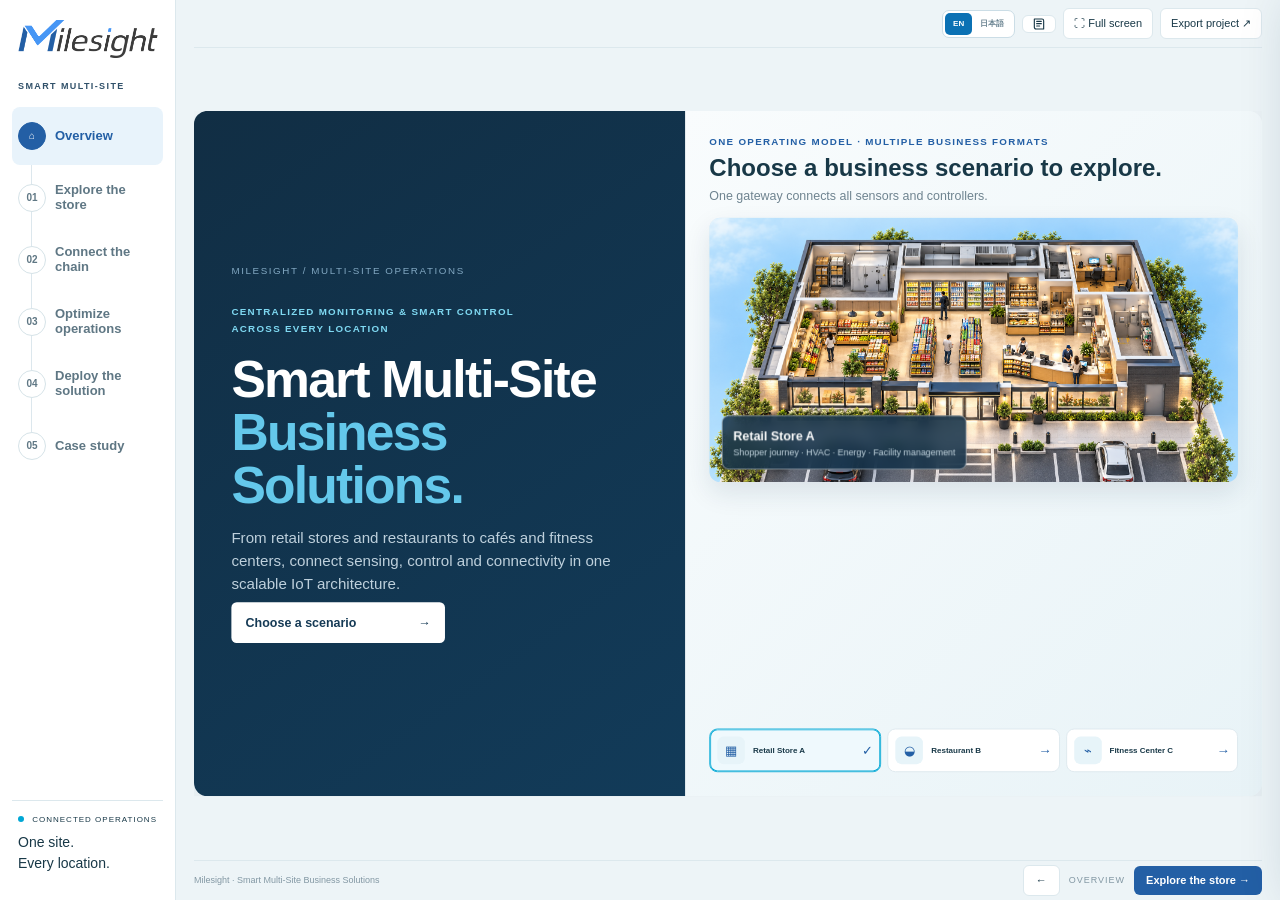
==== index.html @ f1dbf796 "Publish Milesight multi-site solution explorer" ====
<!doctype html>
<html lang="en">
<head>
  <meta charset="utf-8">
  <meta name="viewport" content="width=device-width, initial-scale=1">
  <title>Milesight · Smart Multi-Site Business Solutions</title>
  <link rel="stylesheet" href="styles.css">
  <link rel="stylesheet" href="presentation.css">
  <link rel="stylesheet" href="scene-overrides.css">
  <link rel="stylesheet" href="guide.css">
  <link rel="stylesheet" href="locale.css">
  <link rel="stylesheet" href="speaker.css">
</head>
<body>
  <aside class="sidebar">
    <a class="brand" href="#" aria-label="Milesight"><img src="assets/milesight-official-logo.png" alt="Milesight"></a>
    <div class="workspace">SMART MULTI-SITE<span>SOLUTION EXPLORER</span></div>
    <nav aria-label="Presentation chapters">
      <button class="nav" data-step="-1"><b>⌂</b><span>Overview<small>Choose a business scenario</small></span></button>
      <button class="nav" data-step="0"><b>01</b><span>Explore the store<small>Single-site visibility</small></span></button>
      <button class="nav" data-step="1"><b>02</b><span>Connect the chain<small>Coordinate from HQ</small></span></button>
      <button class="nav" data-step="2"><b>03</b><span>Optimize operations<small>Turn insight into action</small></span></button>
      <button class="nav" data-step="3"><b>04</b><span>Deploy the solution<small>Architecture, BOM & pilot</small></span></button>
      <button class="nav" data-step="4"><b>05</b><span>Case study<small>Project solution & ROI</small></span></button>
    </nav>
    <div class="side-note"><span class="dot"></span> CONNECTED OPERATIONS<p>One site.<br>Every location.</p><small>Monitor · Alert · Control</small></div>
  </aside>
  <main>
    <header>
      <div class="breadcrumb">Solutions / Multi-Site / <b id="crumb">Overview</b></div>
      <div class="actions"><div class="locale-switch" id="locale-switch" aria-label="Language"><button data-lang="en">EN</button><button data-lang="ja">日本語</button></div><button class="quiet guide-trigger" id="guide-open" aria-label="Open presenter guide" title="Presenter guide"><svg viewBox="0 0 24 24" aria-hidden="true"><path d="M5 4.5h11.5A2.5 2.5 0 0 1 19 7v12.5H7.5A2.5 2.5 0 0 1 5 17V4.5Z"/><path d="M8.5 8h7M8.5 11.5h7M8.5 15h4.5"/></svg></button><button class="quiet" id="fullscreen">⛶ Full screen</button><button class="quiet" id="export">Export project ↗</button></div>
    </header>
    <div id="deck-viewport"><div id="slide"><div id="app"></div></div></div>
    <footer><span>Milesight · Smart Multi-Site Business Solutions</span><div class="slide-controls"><button class="quiet" id="previous" aria-label="Previous chapter">←</button><span id="slide-number">OVERVIEW</span><button class="primary" id="next" aria-label="Next chapter">Explore the store →</button></div></footer>
  </main>
  <dialog id="editor"><form method="dialog"><div class="section-head"><h2>Edit planning content</h2><button class="quiet" aria-label="Close editor">✕</button></div><p>Keep product mapping, pricing and evidence aligned with the approved project scope.</p><div id="edit-fields"></div><div class="actions"><button type="button" class="primary" id="save-edit">Save changes</button><button class="quiet">Cancel</button></div></form></dialog>
  <div class="guide-scrim" id="guide-scrim" hidden></div>
  <aside class="guide-drawer" id="guide-drawer" aria-hidden="true" aria-label="Presenter guide">
    <button class="guide-resizer" id="guide-resizer" aria-label="Resize presenter guide"></button>
    <div class="guide-head"><div><span>PRESENTER GUIDE</span><h2>使用说明与演讲稿</h2></div><div class="guide-head-actions"><a href="guide-editor.html" target="_blank" aria-label="Edit presenter guide" title="Edit presenter guide">✎</a><button id="guide-smaller" aria-label="Decrease text size" title="Decrease text size">A−</button><button id="guide-larger" aria-label="Increase text size" title="Increase text size">A＋</button><button id="guide-close" aria-label="Close presenter guide" title="Close">✕</button></div></div>
    <div class="guide-tools"><label for="guide-outline">快速跳转</label><select id="guide-outline"><option value="">选择章节</option></select></div>
    <div class="guide-content" id="guide-content"><p class="guide-loading">Loading presenter guide…</p></div>
  </aside>
  <div id="toast" role="status"></div>
  <script src="data.js"></script><script src="app.js"></script><script src="presentation.js"></script><script src="guide.js"></script><script src="locale-ja.js"></script>
</body>
</html>
---- styles.css ----
:root{--blue:#235fa5;--sky:#00a7d5;--navy:#123149;--ink:#183847;--muted:#6f8490;--line:#dce8ed;--bg:#edf4f7;--soft:#f5f9fb;--amber:#b66a22;--green:#24856f}*{box-sizing:border-box}body{margin:0;background:var(--bg);color:var(--ink);font:14px/1.45 "Segoe UI",Arial,sans-serif}button,input,select{font:inherit}button{border:0;cursor:pointer}button:focus-visible,a:focus-visible,input:focus-visible,select:focus-visible{outline:3px solid #74d3ef;outline-offset:2px}h1,h2,p{margin:0}h1{font-size:34px;line-height:1.08;letter-spacing:-1.1px;font-weight:650}h2{font-size:19px;line-height:1.2}p{color:var(--muted)}small{font-size:10px}.eyebrow{display:block;color:var(--blue);font-size:9px;font-weight:750;letter-spacing:1.7px;margin-bottom:8px}.panel{background:#fff;border:1px solid var(--line);border-radius:14px;padding:20px}.section-head,.page-title{display:flex;align-items:flex-start;justify-content:space-between;gap:20px}.section-head p{font-size:11px}.page-title{margin-bottom:16px;align-items:center}.page-title>div:first-child{max-width:650px}.page-title p{font-size:12px;margin-top:6px}.page-title h1{font-size:30px}.lead{font-size:12px;line-height:1.55}.primary,.quiet{padding:9px 14px;border-radius:6px}.primary{background:var(--blue);color:white;font-weight:650}.quiet{background:white;color:var(--ink);border:1px solid var(--line)}.status,.pill,.evidence-flag{display:inline-block;border-radius:20px;padding:5px 8px;font-size:8px;letter-spacing:.8px;font-weight:750;white-space:nowrap}.status.ok{background:#e4f4ef;color:var(--green)}.status.warn{background:#fff1dc;color:#a56625}.status.alert{background:#ffebe5;color:#b1533b}.pill{background:#eef5f8;color:#617b89}.notice{padding:9px 11px;background:#fff7e8;border:1px solid #f0dfbd;color:#856c3e;border-radius:7px;font-size:10px;margin:10px 0}.scenario-picker{display:flex;gap:7px}.scenario-card{min-width:174px;display:flex;align-items:center;gap:9px;text-align:left;background:white;border:1px solid var(--line);border-radius:9px;padding:10px;color:var(--ink)}.scenario-card.selected{border-color:var(--sky);background:#eff9fd;box-shadow:inset 0 0 0 1px var(--sky)}.scenario-card>span:nth-child(2){flex:1}.scenario-card small,.scenario-card b,.scenario-card em{display:block}.scenario-card small{color:#7590a0;font-size:7px;letter-spacing:1px}.scenario-card b{font-size:11px;margin:2px 0}.scenario-card em{font-size:9px;color:var(--muted);font-style:normal}.scenario-card>i{font-style:normal;color:var(--blue)}.scenario-icon{width:26px;height:26px;border-radius:7px;background:#e7f4f9;color:var(--blue);display:grid;place-items:center;font-size:15px}.scenario-picker.compact .scenario-card{min-width:155px;padding:8px}.explore-layout{display:grid;grid-template-columns:1.04fr .96fr;gap:15px}.scene-panel{min-width:0}.floor-scene{position:relative;max-width:620px;margin:4px auto 0}.floor-scene svg{display:block;width:100%}.hotspot{position:absolute;display:flex;align-items:center;gap:5px;background:white;border:1px solid #8acde2;border-radius:20px;padding:4px 8px 4px 4px;box-shadow:0 5px 14px #12314924;color:var(--ink);transform:translate(-50%,-50%)}.hotspot span{width:22px;height:22px;display:grid;place-items:center;border-radius:50%;background:#dff4fa;color:var(--blue);font-size:10px;font-weight:700}.hotspot b{font-size:9px;white-space:nowrap}.hotspot.active{background:var(--blue);color:#fff;border-color:var(--blue)}.hotspot.active span{background:var(--sky);color:white}.module-rail{display:flex;gap:6px;border-top:1px solid var(--line);padding-top:10px}.module-rail button{flex:1;background:#f5f9fb;border:1px solid var(--line);border-radius:7px;padding:7px 4px;color:#5f7784;font-size:9px}.module-rail button span{display:block;font-size:16px}.module-rail button.selected{background:#e6f5fb;border-color:#7ccce5;color:var(--blue)}.module-detail{min-width:0}.module-mark{width:42px;height:42px;border-radius:11px;background:#e5f4f9;display:grid;place-items:center;color:var(--blue);font-size:22px}.zone-tabs{display:flex;gap:5px;flex-wrap:wrap;margin:12px 0 9px}.zone-tabs button{padding:6px 8px;border-radius:16px;background:#f0f5f7;color:#68808d;font-size:9px}.zone-tabs button.selected{background:var(--navy);color:white}.operational-view{position:relative;min-height:106px;border-radius:10px;padding:14px;background:linear-gradient(135deg,#123149,#205f83);color:white;overflow:hidden}.operational-view small{display:block;color:#83d6ed;letter-spacing:1px}.operational-view strong{font-size:33px;display:inline-block;margin:6px 7px 0 0}.operational-view span{font-size:11px;color:#c8dbe6}.operational-view p{font-size:10px;color:#b5ceda}.mini-heat,.mini-bars{position:absolute;right:14px;top:18px;width:150px;height:70px;display:grid;grid-template-columns:repeat(4,1fr);gap:5px}.mini-heat i{border-radius:5px;background:#1e789d}.mini-heat i:nth-child(2n){background:#00a7d5}.mini-heat i:nth-child(3n){background:#f4b560}.mini-bars{align-items:end}.mini-bars i{background:#66c7e2;height:80%;border-radius:3px 3px 0 0}.mini-bars i:nth-child(2){height:45%}.mini-bars i:nth-child(3){height:60%}.mini-bars i:nth-child(4){height:25%}.route{position:absolute;right:12px;top:40px;display:flex;align-items:center;gap:6px;font-size:9px}.route i{width:28px;border-top:1px dashed #9edcee}.route span,.route b{padding:5px;background:#ffffff18;border-radius:4px}.action-enabled{display:flex;gap:12px;align-items:center;padding:10px 0}.action-enabled small{color:var(--blue);font-weight:750;letter-spacing:1px;white-space:nowrap}.action-enabled p{font-size:10px}.product-strip{display:grid;grid-template-columns:repeat(2,1fr);gap:7px;max-height:245px;overflow:auto}.product-card{position:relative;display:grid;grid-template-columns:66px 1fr;gap:8px;padding:8px;border:1px solid var(--line);border-radius:8px;color:inherit;text-decoration:none;background:#fff}.product-card:hover{border-color:#74cce5;background:#f4fbfd}.product-card>i{position:absolute;right:6px;top:5px;color:var(--blue);font-style:normal}.product-visual{display:grid;place-items:center;background:#f2f7f9;border-radius:6px;min-height:70px}.product-visual img{max-width:58px;max-height:64px}.product-card small,.product-card b,.product-card span{display:block}.product-card small{font-size:7px;color:#8f7b4c}.product-card b{font-size:10px}.product-card span{font-size:8px;color:#5e7784}.product-card p{font-size:8px;line-height:1.35;margin-top:3px}.product-placeholder{text-align:center;color:#7c8c93}.product-placeholder small{font-size:7px}.quote-card{padding:11px 15px;border-left:3px solid var(--sky);background:white;font-size:11px;color:#667f8b}.hq-metrics{display:grid;grid-template-columns:repeat(4,1fr);gap:10px;margin-bottom:12px}.hq-metrics>div{padding:12px 15px;border-radius:9px;background:white;border:1px solid var(--line)}.hq-metrics strong{display:block;font-size:24px}.hq-metrics span{color:var(--muted);font-size:9px}.hq-layout{display:grid;grid-template-columns:1.35fr .65fr;gap:14px}.comparison h2,.alerts h2{margin-bottom:12px}table{border-collapse:collapse;width:100%;font-size:10px}th{text-align:left;padding:9px 8px;background:#f1f6f8;color:#6f8490;font-size:8px;letter-spacing:.7px}td{padding:12px 8px;border-bottom:1px solid var(--line)}.alerts ol{list-style:none;margin:0;padding:0}.alerts li{display:flex;gap:10px;padding:13px 0;border-bottom:1px solid var(--line)}.alerts li>span{color:var(--sky);font-size:10px}.alerts li b{font-size:11px}.alerts li p{font-size:9px}.policy-flow{display:flex;align-items:center;justify-content:space-between;margin-top:14px;font-size:8px;color:var(--blue)}.optimize-layout{display:grid;grid-template-columns:.68fr 1.32fr;gap:14px}.automation-list{display:flex;flex-direction:column;gap:7px}.automation-list button{display:flex;gap:10px;align-items:center;text-align:left;padding:11px;background:white;border:1px solid var(--line);border-radius:9px;color:var(--ink)}.automation-list button.selected{background:var(--navy);color:white}.automation-list button>span{color:var(--sky);font-size:10px}.automation-list button>div{flex:1}.automation-list b{font-size:11px}.automation-list p{font-size:9px;line-height:1.3;margin-top:2px}.automation-list .selected p{color:#bcd0dc}.automation-list i{font-style:normal}.loop-badge{background:#e6f4f9;color:var(--blue);font-size:9px;letter-spacing:.7px;padding:10px 13px;border-radius:7px}.workflow-steps{display:grid;grid-template-columns:repeat(4,1fr);gap:8px;margin:16px 0}.workflow-steps>div{min-height:118px;padding:12px;border-radius:9px;background:#f2f7f9;border-top:3px solid #7fd0e7}.workflow-steps span{font-size:9px;color:var(--sky)}.workflow-steps small{display:block;font-weight:750;color:var(--blue);letter-spacing:.8px;margin:12px 0 6px}.workflow-steps p{font-size:10px}.outcome-band{display:grid;grid-template-columns:repeat(3,1fr);gap:1px;background:var(--line);border:1px solid var(--line);border-radius:8px;overflow:hidden}.outcome-band>div{background:white;padding:11px}.outcome-band small,.outcome-band b{display:block}.outcome-band small{color:var(--blue);font-size:8px;letter-spacing:.7px}.outcome-band b{font-size:10px;margin-top:4px}.guardrail{display:flex;gap:10px;padding:10px 12px;background:#fff6e8;margin-top:12px;border-radius:7px}.guardrail b{font-size:10px;white-space:nowrap}.guardrail p{font-size:9px}.deploy-tabs{display:flex;background:#e4edf1;padding:4px;border-radius:8px}.deploy-tabs button{padding:8px 13px;background:transparent;color:#607986;font-size:9px;border-radius:5px}.deploy-tabs button.selected{background:white;color:var(--blue);box-shadow:0 2px 8px #12314916}.deploy-body{min-height:470px}.architecture{display:grid;grid-template-columns:1fr 25px 1fr 25px 1fr 25px 1fr;align-items:center;gap:5px}.architecture>i{text-align:center;color:#72c8e2}.arch-layer{min-height:155px;padding:14px;background:#f0f6f8;border:1px solid var(--line);border-radius:10px}.arch-layer small{display:block;color:var(--blue);letter-spacing:1px;font-weight:750;margin-bottom:13px}.arch-layer span{display:block;background:white;border:1px solid var(--line);border-radius:5px;padding:7px;margin:5px 0;font-size:9px}.arch-layer.emphasis{background:#e4f5fa}.arch-layer.dark{background:var(--navy);color:white}.arch-layer.dark small{color:#80d9f1}.arch-layer.dark span{background:#ffffff14;border-color:#ffffff20}.why-grid{display:grid;grid-template-columns:repeat(4,1fr);gap:9px;margin-top:16px}.why-grid>div{padding:13px;border-left:2px solid var(--sky);background:#f8fafb}.why-grid span{font-size:9px;color:var(--sky)}.why-grid b{display:block;font-size:11px;margin:5px 0}.why-grid p{font-size:9px}.builder{display:grid;grid-template-columns:240px 1fr;gap:16px}.builder aside{padding-right:15px;border-right:1px solid var(--line)}.builder label>span{display:block;font-size:9px;font-weight:700;margin-bottom:4px}.builder select,.builder input{width:100%;padding:6px;border:1px solid #cbdde4;border-radius:5px;color:var(--ink)}.builder aside>label{display:block;margin-bottom:10px}.module-checks{display:grid;grid-template-columns:1fr 1fr;gap:4px}.module-checks label{display:flex;gap:6px;align-items:center;border:1px solid var(--line);padding:6px;border-radius:6px}.module-checks input{width:auto}.module-checks b,.module-checks small{display:block}.module-checks b{font-size:9px}.module-checks small{font-size:7px;color:var(--muted)}.bom-table td{padding:6px}.bom-table td:first-child{min-width:210px}.bom-table td:first-child b{display:block;font-size:9px}.bom-table input{padding:5px;border:1px solid #d3e1e6;border-radius:4px;width:70px;font-size:9px}.bom-table td:first-child input{width:100%;margin-top:3px}.builder-total{display:grid;grid-template-columns:1fr 1fr 1.2fr;gap:10px;margin-top:10px}.builder-total>div{padding:10px;background:#eef6f8;border-radius:7px}.builder-total small,.builder-total strong{display:block}.builder-total strong{font-size:19px}.builder-total p{font-size:9px;align-self:center}.checklist-layout{display:grid;grid-template-columns:1.15fr .85fr;gap:15px}.pilot-list{display:grid;grid-template-columns:1fr 1fr;gap:7px;margin-top:15px}.pilot-list label{display:flex;gap:8px;align-items:center;border:1px solid var(--line);border-radius:7px;padding:9px}.pilot-list small{color:var(--sky);margin-right:6px}.pilot-list b{font-size:10px}.pilot-path>div{display:grid;grid-template-columns:35px 80px 1fr;gap:10px;padding:14px 0;border-bottom:1px solid var(--line)}.pilot-path span{color:var(--sky);font-size:9px}.pilot-path b{font-size:10px}.pilot-path p{font-size:9px}.evidence-flag{background:#fff0dc;color:#9c6223;border:1px solid #ecd2aa}.prove-layout{display:grid;grid-template-columns:.95fr 1.05fr;gap:14px}.case-heading{display:grid;grid-template-columns:160px 1fr;align-items:center;gap:15px}.case-heading span,.case-heading strong,.case-heading small{display:block}.case-heading span{font-size:8px;color:var(--blue);letter-spacing:1px}.case-heading strong{font-size:47px;line-height:1}.case-heading small{color:var(--muted)}.case-heading b{font-size:13px}.case-heading p{font-size:10px}.case-products{display:flex;gap:5px;margin:12px 0}.case-products span{padding:5px 8px;background:#eef5f8;border-radius:20px;font-size:8px;color:var(--blue)}.case-scope{display:grid;grid-template-columns:repeat(3,1fr);gap:7px}.case-scope>div{padding:9px;background:#f5f8fa;border-radius:7px}.case-scope small{color:var(--blue);font-weight:700}.case-scope p{font-size:9px;margin-top:3px}.claim-card{display:grid;grid-template-columns:45px 80px 1fr;gap:8px;align-items:center;background:var(--navy);color:white;border-radius:9px;padding:12px;margin:12px 0}.claim-card>span{font-size:8px;color:#7ed9f1}.claim-card>strong{font-size:33px;color:#67c9eb}.claim-card b{font-size:10px}.claim-card p{font-size:8px;color:#bfd2dd}.fact-note{display:flex;gap:9px;padding:9px;background:#fff5e7;border-radius:7px}.fact-note b{font-size:9px;white-space:nowrap}.fact-note p{font-size:8px}.roi-inputs{display:grid;grid-template-columns:repeat(2,1fr);gap:6px;margin:12px 0}.roi-inputs label{display:flex;align-items:center;justify-content:space-between;gap:8px;background:#f5f8fa;border-radius:6px;padding:7px}.roi-inputs span{font-size:9px}.roi-inputs input{width:85px;padding:5px;border:1px solid #cadde4;border-radius:4px;text-align:right}.roi-results{display:grid;grid-template-columns:repeat(3,1fr);gap:7px}.roi-results>div{padding:10px;background:#eaf5f8;border-radius:8px}.roi-results small,.roi-results strong,.roi-results span{display:block}.roi-results small{font-size:7px;color:var(--blue)}.roi-results strong{font-size:24px;margin:4px 0}.roi-results span{font-size:8px;color:var(--muted)}.formula{font-size:8px;margin-top:10px;padding:8px;border-top:1px solid var(--line)}dialog{border:1px solid var(--line);border-radius:12px;padding:25px;max-width:560px}dialog::backdrop{background:#12314970}#toast{position:fixed;right:25px;bottom:20px;background:var(--navy);color:white;padding:10px 15px;border-radius:6px;opacity:0;pointer-events:none;transition:.2s}#toast.show{opacity:1}
---- presentation.css ----
html,body{height:100%;overflow:hidden}.sidebar{position:fixed;inset:0 auto 0 0;width:218px;background:#fff;border-right:1px solid var(--line);padding:25px 18px;display:flex;flex-direction:column;z-index:2}.brand{display:block;padding:0 8px}.brand img{display:block;width:164px}.workspace{margin:28px 12px 17px;font-size:9px;font-weight:750;letter-spacing:1.4px;color:#31516a}.workspace span{display:block;font-size:8px;font-weight:400;color:#8aa0ad;margin-top:5px}.sidebar nav{display:flex;flex-direction:column;gap:5px;position:relative}.sidebar nav:before{content:"";position:absolute;left:23px;top:26px;bottom:26px;width:1px;background:#dce7ed}.nav{position:relative;display:flex;align-items:center;gap:10px;width:100%;min-height:60px;text-align:left;padding:9px;border-radius:8px;background:transparent;color:#5f7784}.nav b{width:28px;height:28px;border-radius:50%;background:white;border:1px solid #d6e3e8;display:grid;place-items:center;font-size:9px;flex:none}.nav span{font-size:11px;font-weight:650}.nav small{display:block;color:#8297a3;font-size:8px;font-weight:400;margin-top:2px}.nav.active{background:#e8f3fb;color:var(--blue)}.nav.active b{background:var(--blue);border-color:var(--blue);color:white}.side-note{margin-top:auto;border-top:1px solid var(--line);padding:15px 8px 0;font-size:8px;letter-spacing:1px}.side-note .dot{display:inline-block;width:6px;height:6px;border-radius:50%;background:var(--sky);margin-right:5px}.side-note p{font-size:13px;color:var(--ink);letter-spacing:0;margin:8px 0}.side-note small{font-size:9px;color:var(--muted);letter-spacing:0}main{height:100dvh;margin-left:218px;padding:0 26px;display:flex;flex-direction:column;min-width:0}header{height:55px;min-height:55px;border-bottom:1px solid var(--line);display:flex;align-items:center;justify-content:space-between}.breadcrumb{font-size:10px;color:var(--muted)}.breadcrumb b{color:var(--ink)}header .actions{display:flex;gap:7px}header .quiet{font-size:9px;padding:6px 9px}#deck-viewport{position:relative;flex:1;min-height:0;overflow:hidden}#slide{position:absolute;transform-origin:top left;width:1200px;padding:10px 0}#app{min-height:var(--page-height,620px);display:flex;flex-direction:column}.cover{display:grid;grid-template-columns:.92fr 1.08fr;min-height:var(--page-height,620px);border-radius:15px;overflow:hidden;box-shadow:0 18px 55px #16334812}.cover-copy{background:linear-gradient(145deg,#112e44,#123b59);padding:38px;color:white;display:flex;flex-direction:column;justify-content:center}.cover-kicker{font-size:9px;letter-spacing:1.8px;color:#83a9c3;margin-bottom:38px}.cover-copy .eyebrow{color:#7fd9f2;line-height:1.8}.cover-copy h1{font-size:52px;letter-spacing:-2px;margin:14px 0 20px}.cover-copy h1 span{color:#64c8eb}.cover-copy p{font-size:14px;line-height:1.6;color:#bed0dc;max-width:440px}.cover-pill-row{display:flex;gap:7px;margin:22px 0}.cover-pill-row span{font-size:8px;letter-spacing:1px;border:1px solid #79cfe745;color:#86d8ed;border-radius:20px;padding:5px 9px}.cover-start{display:flex;justify-content:space-between;width:220px;margin-top:8px;padding:11px 14px;border-radius:6px;background:white;color:#153a55;font-weight:700}.cover-visual{padding:30px;background:linear-gradient(135deg,#f9fcfd,#e8f3f7);display:flex;flex-direction:column;justify-content:center}.cover-visual>div:first-child h2{font-size:22px}.cover-visual>div:first-child p{font-size:11px;margin-top:5px}.network-visual{flex:1;min-height:260px;display:grid;place-items:center}.network-visual svg{width:100%;max-height:330px}.cover-visual .scenario-picker{margin-top:auto}.cover-visual .scenario-card{min-width:0;flex:1}.cover-visual .scenario-card span:nth-child(2) b{font-size:9px}footer{height:48px;min-height:48px;border-top:1px solid var(--line);display:flex;align-items:center;justify-content:space-between;font-size:8px;color:#8297a3}.slide-controls{display:flex;align-items:center;gap:9px}.slide-controls #slide-number{font-size:9px;letter-spacing:1px;min-width:55px;text-align:center}.slide-controls .quiet,.slide-controls .primary{font-size:9px;padding:6px 10px}#next{min-width:122px}.page-title{padding-top:4px}#app>.explore-layout,#app>.hq-layout,#app>.optimize-layout,#app>.prove-layout,#app>.deploy-body{flex:1}.scene-panel,.module-detail,.comparison,.alerts,.automation-detail,.case-card,.roi-card{height:100%}
@media(max-height:730px){.sidebar{padding-top:17px;padding-bottom:14px}.workspace{margin-top:20px;margin-bottom:12px}.nav{min-height:53px}.side-note p{font-size:11px;margin:5px 0}header{height:45px;min-height:45px}footer{height:42px;min-height:42px}.cover-copy{padding:30px}.cover-kicker{margin-bottom:24px}.cover-copy h1{font-size:46px}.network-visual{min-height:210px}}
@media(max-width:1000px){.sidebar{width:182px;padding-left:12px;padding-right:12px}.brand img{width:145px}.nav{gap:7px}.nav span{font-size:10px}.nav small{font-size:8px}main{margin-left:182px;padding:0 15px}.sidebar nav:before{left:20px}}
@media(max-width:650px){.sidebar{width:118px;padding:16px 6px}.brand img{width:100px}.workspace{font-size:7px;margin:20px 4px 13px}.nav{padding:6px 4px;min-height:55px}.nav b{width:21px;height:21px}.nav span{font-size:8px}.nav small{display:none}.sidebar nav:before{left:14px}.side-note{font-size:6px}.side-note p{font-size:9px}main{margin-left:118px;padding:0 8px}.breadcrumb{display:none}header{justify-content:flex-end}footer>span{display:none}footer{justify-content:flex-end}}
---- scene-overrides.css ----
.floor-scene{position:relative;max-width:620px;margin:10px auto 12px;border-radius:10px;overflow:hidden;box-shadow:0 10px 25px #12314918}
.floor-scene>img{display:block;width:100%;height:auto}
.hotspot{background:#ffffffed;box-shadow:0 5px 14px #12314938;backdrop-filter:blur(4px)}
.scene-hero{position:relative;display:block;flex:0 0 auto;min-height:0;aspect-ratio:2/1;margin:14px 0;border-radius:12px;overflow:hidden;background:#dceef5;box-shadow:0 12px 30px #1231491c}
.scene-hero>img{display:block;width:100%;height:100%;object-fit:cover}
.scene-caption{position:absolute;left:14px;bottom:14px;max-width:72%;padding:10px 12px;border:1px solid #ffffff70;border-radius:8px;background:#123149d9;color:white;backdrop-filter:blur(8px)}
.scene-caption small,.scene-caption b,.scene-caption span{display:block}
.scene-caption small{font-size:7px;letter-spacing:1.2px;color:#7ed8f0}
.scene-caption b{font-size:12px;margin:2px 0}
.scene-caption span{font-size:8px;color:#c6d8e2}
@media(max-height:730px){.scene-hero{margin:8px 0}.scene-caption{bottom:9px;left:9px;padding:7px 9px}.floor-scene{margin:6px auto 8px}}

/* Keep every chapter on one identical full-width stage. Content may scroll only
   inside its own panel and can no longer change the global slide scale. */
#slide{overflow:hidden}
#app{height:calc(var(--page-height) - 20px);min-height:0;overflow:hidden}
#app>.cover{height:100%;min-height:0}
#app>.page-title{flex:0 0 auto}
#app>.explore-layout,#app>.hq-layout,#app>.optimize-layout,#app>.prove-layout,#app>.deploy-body{min-height:0;overflow:hidden}
#app .scene-panel,#app .module-detail{min-height:0;height:100%;overflow:hidden}
#app .scene-panel{display:flex;flex-direction:column}
#app .scene-panel>.section-head,#app .module-rail{flex:0 0 auto}
#app .floor-scene{flex:1 1 auto;min-height:0;width:100%}
#app .floor-scene>img{width:100%;height:100%;object-fit:contain;background:#dff0f6}
#app .module-detail{display:flex;flex-direction:column}
#app .module-detail>.section-head,#app .module-detail>.lead,#app .zone-tabs,#app .operational-view,#app .action-enabled{flex:0 0 auto}
#app .product-strip{flex:1 1 auto;min-height:0;overflow-y:auto}
#app .comparison,#app .alerts,#app .automation-detail,#app .case-card,#app .roi-card,#app .deploy-body{min-height:0;overflow:auto}
#app .automation-list{min-height:0;overflow-y:auto}

/* People sensing: one use case at a time, with the official reference scene,
   installation position, source data and transparent calculations together. */
.people-detail .zone-tabs{margin:8px 0}
.people-case-grid{display:grid;grid-template-columns:1.08fr .92fr;gap:9px;flex:1 1 170px;min-height:170px;overflow:hidden}
.people-scene-card{position:relative;min-width:0;overflow:hidden;border:1px solid var(--line);border-radius:10px;background:#e8f3f7}
.people-scene-image{display:block;width:100%;height:100%;min-height:170px;object-fit:cover}
.people-scene-card>a{position:absolute;left:8px;bottom:8px;padding:4px 7px;border-radius:4px;background:#123149d9;color:#fff;text-decoration:none;font-size:7px;letter-spacing:.3px;backdrop-filter:blur(5px)}
.install-dot{position:absolute;width:14px;height:14px;border:4px solid #fff;border-radius:50%;background:var(--sky);box-shadow:0 0 0 2px var(--blue),0 3px 10px #12314945;transform:translate(-50%,-50%)}
.install-dot:after{content:"";position:absolute;left:8px;top:-23px;width:58px;border-top:1px dashed var(--blue);transform:rotate(-28deg);transform-origin:left center}
.install-device{position:absolute;right:8px;top:8px;display:flex;align-items:center;gap:6px;max-width:180px;padding:6px 8px;border:1px solid #ffffffa6;border-radius:7px;background:#fffffff2;box-shadow:0 5px 16px #12314928}
.install-device>img{width:32px;height:30px;object-fit:contain}
.install-device small,.install-device b{display:block}
.install-device small{font-size:6px;letter-spacing:.9px;color:var(--blue)}
.install-device b{font-size:8px;line-height:1.25}
.people-data-stack{display:grid;grid-template-rows:1fr 1fr;gap:7px;min-height:0}
.people-data-group{display:flex;flex-direction:column;min-height:0;padding:9px 10px;border:1px solid var(--line);border-radius:9px;background:#f7fafb;overflow:hidden}
.people-data-group.calculated{background:#123149;color:#fff;border-color:#123149}
.people-data-title{display:flex;flex:0 0 auto;align-items:center;justify-content:space-between;margin-bottom:4px}
.people-data-title small{font-size:7px;letter-spacing:1px;font-weight:800;color:var(--blue)}
.people-data-title span{font-size:6px;letter-spacing:.6px;color:#8499a3}
.people-data-group.calculated .people-data-title small{color:#79d8f1}
.people-data-group.calculated .people-data-title span{color:#9cb8c8}
.people-data-row{display:flex;flex:1 1 0;min-height:0;align-items:center;justify-content:space-between;gap:8px;padding:4px 0;border-top:1px solid #dfe9ed}
.people-data-row:first-of-type{border-top:0}
.people-data-row b,.people-data-row small{display:block}
.people-data-row b{font-size:8px;line-height:1.1}
.people-data-row small{font-size:6px;line-height:1.1;color:#78909b}
.people-data-row strong{font-size:13px;line-height:1;white-space:nowrap;color:var(--blue)}
.people-data-group.calculated .people-data-row{border-color:#ffffff1c}
.people-data-group.calculated .people-data-row small{color:#9cb8c8}
.people-data-group.calculated .people-data-row strong{color:#fff}
.people-action{padding:7px 0 6px}
.people-products{grid-template-columns:repeat(2,minmax(0,1fr));flex:0 0 auto!important;overflow:visible!important;max-height:none!important}
.people-products .product-card{grid-template-columns:52px 1fr;padding:6px}
.people-products .product-visual{min-height:54px}
.people-products .product-visual img{max-width:46px;max-height:46px}
.people-products .product-card p{display:none}
.people-footnote{flex:0 0 auto;margin-top:5px;font-size:7px;line-height:1.25;color:#7b8f99}
#app .people-detail>.people-case-grid{flex-shrink:1}
@media(max-height:850px){
  #app .people-detail{padding:16px}
  .people-detail .eyebrow{margin-bottom:4px}
  .people-detail .section-head h2{font-size:17px;line-height:1.12}
  .people-detail>.lead{font-size:10px;line-height:1.2}
  .people-detail .zone-tabs{margin:6px 0}
  .people-case-grid{min-height:180px}
  .people-scene-image{min-height:180px}
  .people-data-group{padding:6px 9px}
  .people-data-title{margin-bottom:2px}
  .people-data-row{padding:1px 0}
  .people-action{padding:4px 0 3px}
  .people-action p{font-size:9px;line-height:1.2}
  .people-products{height:58px}
  .people-products .product-card{height:58px;overflow:hidden}
  .people-products .product-visual{min-height:44px}
  .people-products .product-visual img{max-height:40px}
}

/* Restaurant-only new cold-chain module emphasis */
.module-rail button.new-module,.hotspot.new-module{position:relative;background:#fff1d6;border-color:#f2b84f;color:#8a5600;box-shadow:0 0 0 2px #ffd98655,0 5px 14px #c17a1b22}
.hotspot.new-module{position:absolute;z-index:6;border-width:2px}
.module-rail button.new-module.selected,.hotspot.new-module.active{background:#b66a22;border-color:#b66a22;color:#fff}
@media(max-height:720px){
  #app .people-detail{padding:13px}
  .people-detail .section-head h2{font-size:16px}
  .people-detail>.lead{font-size:9px}
  .people-case-grid{min-height:168px}
  .people-scene-image{min-height:168px}
  .people-data-group{padding:5px 8px}
  .people-data-row{padding:0}
  .people-products{height:52px}
  .people-products .product-card{height:52px}
  .people-products .product-visual{min-height:38px}
}

/* Optimize Operations · retail HVAC energy-control diagram */
.hvac-energy-panel,.visual-playbook-panel{overflow:hidden!important}
.hvac-energy-panel>.section-head,.visual-playbook-panel>.section-head{margin-bottom:6px}
.hvac-day{display:flex;flex-direction:column;gap:7px;height:calc(100% - 48px);min-height:0}
.hvac-day-heading{display:flex;align-items:flex-end;justify-content:space-between;gap:16px;padding-bottom:5px;border-bottom:1px solid var(--line)}
.hvac-day-heading>div{min-width:0}
.hvac-day-heading small{display:block;color:var(--blue);font-size:7px;font-weight:800;letter-spacing:1.2px}
.hvac-day-heading h3{margin:2px 0 0;font-size:16px;line-height:1.12;color:var(--navy)}
.hvac-day-heading p{max-width:330px;font-size:9px;line-height:1.35;text-align:right}
.store-state-label,.hvac-output-label{color:#6e8795;font-size:7px;font-weight:800;letter-spacing:1.1px}
.store-state-bar{display:flex;flex:0 0 31px;gap:2px;border-radius:6px;overflow:hidden}
.store-state-bar span{display:grid;place-items:center;min-width:0;padding:0 5px;font-size:7px;font-weight:800;letter-spacing:.35px;white-space:nowrap}
.store-state-bar .closed{background:#dfe8ee;color:#5f7887}
.store-state-bar .prepare{background:#d9f2f9;color:#17749b}
.store-state-bar .open{background:#235fa5;color:#fff}
.store-state-bar .peak{background:#00a7d5;color:#fff}
.hvac-chart{position:relative;flex:1 1 auto;min-height:210px;padding:14px 8px 22px;border:1px solid var(--line);border-radius:9px;background:#fbfdfe}
.hvac-output-label{position:absolute;left:12px;top:7px}
.hvac-chart svg{display:block;width:100%;height:100%;min-height:185px;overflow:visible}
.chart-grid{stroke:#dfebef;stroke-width:1}
.saved-area{fill:url(#energyHatch)}
.smart-area{fill:url(#smartFill)}
.baseline-line{fill:none;stroke:#9eb1bc;stroke-width:2;stroke-dasharray:7 7}
.smart-line{fill:none;stroke:#00a7d5;stroke-width:5;stroke-linecap:round;stroke-linejoin:round}
.chart-event circle{fill:#fff;stroke:#235fa5;stroke-width:4}
.chart-event line{stroke:#9bb4c1;stroke-width:1;stroke-dasharray:3 3}
.chart-event text{fill:#123149;font-size:9px;font-weight:800;letter-spacing:.4px}
.saved-label{fill:#1580a8;font-size:11px;font-weight:800;letter-spacing:.5px}
.x-axis text{fill:#7d929d;font-size:9px}
.chart-legend{position:absolute;left:14px;right:14px;bottom:6px;display:flex;align-items:center;gap:18px;color:#58717e;font-size:7px}
.chart-legend span{display:flex;align-items:center;gap:5px}
.chart-legend i{display:inline-block;width:22px;height:7px}
.chart-legend i.smart{border-top:3px solid var(--sky)}
.chart-legend i.baseline{border-top:2px dashed #9eb1bc}
.chart-legend i.saving{background:repeating-linear-gradient(125deg,#fff 0 4px,#8ed8ec 5px 6px)}
.hvac-signal-flow{display:grid;grid-template-columns:1fr 14px 1.15fr 14px 1fr 14px 1fr;align-items:center;gap:4px;flex:0 0 58px}
.hvac-signal-flow>div{height:58px;padding:8px 9px;border:1px solid var(--line);border-radius:7px;background:#f4f8fa}
.hvac-signal-flow>div:nth-of-type(2){background:#e5f5fa;border-color:#bce4f0}
.hvac-signal-flow small,.hvac-signal-flow b{display:block}
.hvac-signal-flow small{font-size:6px;color:var(--blue);font-weight:800;letter-spacing:.8px}
.hvac-signal-flow b{margin-top:3px;font-size:8px;line-height:1.25}
.hvac-signal-flow>i{text-align:center;color:var(--sky);font-style:normal}
@media(max-height:790px){
  .hvac-energy-panel,.visual-playbook-panel{padding:15px}
  .hvac-energy-panel>.section-head,.visual-playbook-panel>.section-head{margin-bottom:3px}
  .hvac-day{gap:5px;height:calc(100% - 43px)}
  .hvac-day-heading h3{font-size:14px}
  .hvac-day-heading p{font-size:8px}
  .store-state-bar{flex-basis:27px}
  .hvac-chart{min-height:175px;padding-top:10px}
  .hvac-chart svg{min-height:150px}
  .hvac-signal-flow{flex-basis:50px}
  .hvac-signal-flow>div{height:50px;padding:6px 8px}
  .chart-legend{gap:10px}
}

/* Distinct visual playbooks for the remaining Optimize Operations examples. */
.playbook-viz{display:flex;flex-direction:column;gap:8px;height:calc(100% - 48px);min-height:0}
.viz-heading{display:flex;align-items:flex-end;justify-content:space-between;gap:15px;padding-bottom:6px;border-bottom:1px solid var(--line)}
.viz-heading>div{min-width:0}
.viz-heading small{display:block;color:var(--blue);font-size:7px;font-weight:800;letter-spacing:1.2px}
.viz-heading h3{margin:2px 0 0;color:var(--navy);font-size:16px;line-height:1.12}
.viz-heading p{max-width:315px;font-size:9px;line-height:1.3;text-align:right}

.close-timeline{position:relative;display:grid;grid-template-columns:repeat(5,1fr);gap:7px;padding-top:9px}
.close-timeline:before{content:"";position:absolute;left:7%;right:7%;top:32px;border-top:2px solid #c8dbe3}
.close-step{position:relative;z-index:1;display:grid;grid-template-columns:1fr 24px;align-items:center;min-height:70px;padding:8px;border:1px solid var(--line);border-radius:8px;background:#fff}
.close-step>span{font-size:11px;font-weight:800;color:var(--blue)}
.close-step>i{grid-row:1/3;grid-column:2;display:grid;place-items:center;width:24px;height:24px;border-radius:50%;background:#e6f5fa;color:var(--blue);font-style:normal;font-weight:800}
.close-step>b,.close-step>small{grid-column:1/3;display:block}
.close-step>b{font-size:8px;margin-top:5px}
.close-step>small{font-size:7px;color:var(--muted)}
.close-step.verify{background:#eaf7f3;border-color:#bfe3d7}.close-step.verify>i{background:#24856f;color:#fff}
.close-step.ready{background:#123149;color:#fff;border-color:#123149}.close-step.ready>span,.close-step.ready>small{color:#b9d1dd}.close-step.ready>i{background:#00a7d5;color:#fff}
.load-status-grid{display:grid;grid-template-columns:repeat(3,1fr);gap:8px;flex:1 1 auto;min-height:112px}
.load-status-grid>div{position:relative;min-height:112px;padding:12px 12px 10px 50px;border:1px solid var(--line);border-radius:9px;background:#f7fafb}
.load-icon{position:absolute;left:11px;top:13px;display:grid;place-items:center;width:30px;height:30px;border-radius:8px;background:#dff3f9;color:var(--blue);font-size:17px}
.load-status-grid small,.load-status-grid b,.load-status-grid p,.load-status-grid em{display:block}
.load-status-grid small{font-size:7px;color:var(--blue);font-weight:800;letter-spacing:.9px}
.load-status-grid b{margin:3px 0;font-size:11px}.load-status-grid p{font-size:8px;line-height:1.25}
.load-status-grid em{position:absolute;left:12px;bottom:9px;padding:3px 6px;border-radius:10px;background:#e5f4ef;color:#24856f;font-size:6px;font-style:normal;font-weight:800;letter-spacing:.6px}
.load-status-grid>div:last-child em{background:#fff0dc;color:#a56724}
.load-status-grid>div:before{content:"20:55     OVERNIGHT POLICY     07:30";position:absolute;left:12px;right:12px;top:66px;color:#7b929d;font-size:6px;letter-spacing:.45px;word-spacing:3px}
.load-status-grid>div:after{content:"";position:absolute;left:12px;right:12px;top:82px;height:11px;border-radius:8px;background:linear-gradient(90deg,#d97a2b 0 12%,#cfe7ef 12% 84%,#00a7d5 84% 100%);box-shadow:inset 0 0 0 1px #c9dde5}
.load-status-grid>div:nth-child(2):after{background:linear-gradient(90deg,#235fa5 0 12%,#8fc7d8 12% 84%,#00a7d5 84% 100%)}
.load-status-grid>div:nth-child(3):after{background:linear-gradient(90deg,#d97a2b 0 7%,#d9e7ec 7% 88%,#d97a2b 88% 93%,#00a7d5 93% 100%)}
.viz-value-strip{display:grid;grid-template-columns:repeat(3,1fr);gap:1px;margin-top:auto;border:1px solid var(--line);border-radius:8px;overflow:hidden;background:var(--line)}
.viz-value-strip>div{padding:9px 11px;background:#fff}.viz-value-strip small,.viz-value-strip b{display:block}
.viz-value-strip small{font-size:6px;color:var(--blue);font-weight:800;letter-spacing:.7px}.viz-value-strip b{margin-top:3px;font-size:8px}

.signal-card-grid{display:grid;grid-template-columns:repeat(3,1fr);gap:8px;flex:1 1 auto;min-height:150px}
.signal-card{position:relative;display:flex;flex-direction:column;min-height:150px;padding:11px;border:1px solid var(--line);border-radius:9px;background:#f7fafb;overflow:hidden}
.signal-card>div:first-child small,.signal-card>div:first-child strong,.signal-card>div:first-child span{display:block}
.signal-card>div:first-child small{font-size:7px;color:var(--blue);font-weight:800;letter-spacing:.8px}
.signal-card>div:first-child strong{font-size:22px;line-height:1.1}.signal-card>div:first-child span{font-size:7px;color:var(--muted)}
.signal-card svg{display:block;flex:1 1 auto;width:100%;height:58px;min-height:44px;margin-top:5px}.signal-card svg path{fill:none;stroke:#00a7d5;stroke-width:3}.signal-card svg line{stroke:#9eb2bc;stroke-dasharray:4 4}
.signal-card.alert svg path{stroke:#d97a2b}.signal-card>em{position:absolute;left:10px;bottom:8px;padding:3px 7px;border-radius:10px;background:#e7f4f8;color:var(--blue);font-size:6px;font-style:normal;font-weight:800}
.signal-card.alert>em{background:#fff0dc;color:#a45e21}.signal-card.ok>em{background:#e5f4ef;color:#24856f}
.leak-pulse{display:grid;flex:1 1 auto;place-items:center;gap:7px;height:65px}.leak-pulse i{width:28px;height:36px;border:5px solid #78cce4;border-radius:55% 55% 60% 60%;transform:rotate(45deg)}.leak-pulse span{font-size:7px;color:var(--muted)}
.diagnostic-flow{display:grid;grid-template-columns:1fr 13px 1fr 13px 1fr 13px 1fr;align-items:center;gap:4px}
.diagnostic-flow>div{min-height:82px;padding:10px;border:1px solid var(--line);border-radius:8px;background:#fff}.diagnostic-flow>div:nth-of-type(2){background:#e8f5fa}
.diagnostic-flow span{color:var(--sky);font-size:7px}.diagnostic-flow small,.diagnostic-flow b{display:block}.diagnostic-flow small{margin:5px 0 3px;color:var(--blue);font-size:6px;font-weight:800;letter-spacing:.7px}.diagnostic-flow b{font-size:8px;line-height:1.25}.diagnostic-flow>i{text-align:center;color:var(--sky);font-style:normal}
.maintenance-outcome{display:grid;grid-template-columns:115px 1fr auto;align-items:center;gap:10px;margin-top:auto;padding:10px 12px;border-radius:8px;background:#123149;color:#fff}.maintenance-outcome b{font-size:8px;color:#74d4ed}.maintenance-outcome p{font-size:9px;color:#fff}.maintenance-outcome span{font-size:7px;color:#b9d0dc}

.benchmark-kpis{display:grid;grid-template-columns:repeat(3,1fr);gap:8px}.benchmark-kpis>div{padding:9px 11px;border:1px solid var(--line);border-radius:8px;background:#f7fafb}.benchmark-kpis small,.benchmark-kpis strong,.benchmark-kpis span{display:block}.benchmark-kpis small{font-size:6px;color:var(--blue);font-weight:800;letter-spacing:.7px}.benchmark-kpis strong{font-size:21px;line-height:1.1}.benchmark-kpis span{font-size:7px;color:var(--muted)}
.benchmark-chart{position:relative;flex:1 1 auto;min-height:220px;border:1px solid var(--line);border-radius:9px;background:#fbfdfe}.benchmark-chart svg{display:block;width:100%;height:100%;min-height:205px}.benchmark-grid line{stroke:#deeaee}.peer-band{fill:#eaf4f7}.store-bars rect{rx:3}.store-bars .hvac{fill:#235fa5}.store-bars .light{fill:#00a7d5}.store-bars .equip{fill:#8fc7d8}.store-bars text{fill:#5f7783;font-size:10px;font-weight:800;text-anchor:middle}.store-bars .outlier .hvac{fill:#d97a2b}.store-bars .outlier .light{fill:#f0a45f}.store-bars .outlier .equip{fill:#f5c79e}.store-bars .outlier .variance{fill:#b45d1d;font-size:9px}
.benchmark-legend{position:absolute;left:12px;bottom:6px;display:flex;gap:14px;font-size:7px;color:#607985}.benchmark-legend span{display:flex;align-items:center;gap:5px}.benchmark-legend i{width:15px;height:7px;border-radius:2px}.benchmark-legend .hvac{background:#235fa5}.benchmark-legend .light{background:#00a7d5}.benchmark-legend .equip{background:#8fc7d8}.benchmark-legend .band{background:#eaf4f7;border:1px solid #cadee5}
.benchmark-flow{display:flex;align-items:center;justify-content:space-between;gap:8px;padding:9px 12px;border-radius:8px;background:#123149;color:#fff;font-size:7px}.benchmark-flow i{color:#65d2ed;font-style:normal}.benchmark-flow b{color:#6ed7ef}

.iaq-state-bar{display:grid;grid-template-columns:1fr 1fr 1.4fr 1fr;gap:2px}.iaq-state-bar span{padding:8px;text-align:center;background:#e5edf1;color:#617986;font-size:7px;font-weight:800}.iaq-state-bar .peak{background:#235fa5;color:#fff}
.iaq-chart{position:relative;flex:1 1 auto;min-height:235px;border:1px solid var(--line);border-radius:9px;background:#fbfdfe}.iaq-chart svg{display:block;width:100%;height:100%;min-height:220px}.iaq-grid line{stroke:#dfebef}.co2-threshold{stroke:#d47a2b;stroke-dasharray:5 5}.threshold-label{fill:#ae672c;font-size:8px;font-weight:800}.occupancy-area{fill:url(#occFill)}.co2-line{fill:none;stroke:#235fa5;stroke-width:4}.vent-line{fill:none;stroke:#00a7d5;stroke-width:4;stroke-linecap:round;stroke-linejoin:round}.iaq-event circle{fill:#fff;stroke:#00a7d5;stroke-width:4}.iaq-event text{fill:#123149;font-size:8px;font-weight:800}.iaq-axis text{fill:#7e929c;font-size:8px}.iaq-legend{position:absolute;left:12px;bottom:6px;display:flex;gap:16px;font-size:7px;color:#607985}.iaq-legend span{display:flex;align-items:center;gap:5px}.iaq-legend i{width:20px;height:7px}.iaq-legend .occ{background:#d8e7f2}.iaq-legend .co2{border-top:3px solid #235fa5}.iaq-legend .vent{border-top:3px solid #00a7d5}
.iaq-response-grid{display:grid;grid-template-columns:repeat(4,1fr);gap:7px}.iaq-response-grid>div{padding:8px 10px;border-left:3px solid #78cfe7;background:#f5f9fa}.iaq-response-grid small,.iaq-response-grid b{display:block}.iaq-response-grid small{font-size:6px;color:var(--blue);font-weight:800}.iaq-response-grid b{margin-top:3px;font-size:8px;line-height:1.2}

/* Retail traffic analytics · business value first, then essential retail data. */
.traffic-viz{gap:7px}
.traffic-value-grid{display:grid;grid-template-columns:repeat(5,1fr);gap:6px}
.traffic-value-grid>div{position:relative;min-height:53px;padding:8px 8px 7px 30px;border:1px solid var(--line);border-radius:8px;background:#f7fafb}
.traffic-value-grid>div:last-child{background:#e7f5f9;border-color:#b9e2ee}
.traffic-value-grid span{position:absolute;left:8px;top:8px;color:var(--sky);font-size:7px;font-weight:800}
.traffic-value-grid b,.traffic-value-grid small{display:block}.traffic-value-grid b{font-size:8px;line-height:1.15}.traffic-value-grid small{margin-top:3px;color:var(--muted);font-size:6px;line-height:1.2}
.traffic-kpi-grid{display:grid;grid-template-columns:repeat(4,1fr);gap:7px}
.traffic-kpi-grid>div{padding:8px 10px;border:1px solid var(--line);border-radius:8px;background:#fff}
.traffic-kpi-grid small,.traffic-kpi-grid strong,.traffic-kpi-grid span{display:block}.traffic-kpi-grid small{color:var(--blue);font-size:6px;font-weight:800;letter-spacing:.7px}.traffic-kpi-grid strong{margin:2px 0;font-size:17px;line-height:1.1;color:var(--navy)}.traffic-kpi-grid span{color:var(--muted);font-size:6px}
.traffic-analysis-grid{display:grid;grid-template-columns:1.18fr .82fr;gap:7px;flex:1 1 auto;min-height:225px}
.traffic-tide,.traffic-floor{position:relative;display:flex;flex-direction:column;min-width:0;min-height:0;padding:9px 10px 8px;border:1px solid var(--line);border-radius:9px;background:#fbfdfe;overflow:hidden}
.traffic-card-head{display:flex;align-items:flex-start;justify-content:space-between;gap:8px;flex:0 0 auto}.traffic-card-head small,.traffic-card-head b{display:block}.traffic-card-head small{color:var(--blue);font-size:6px;font-weight:800;letter-spacing:.8px}.traffic-card-head b{margin-top:2px;font-size:9px}.traffic-card-head>span{padding:3px 5px;border-radius:9px;background:#e5f4ef;color:#24856f;font-size:6px;font-weight:800;white-space:nowrap}
.traffic-tide>svg,.traffic-floor>svg{display:block;flex:1 1 auto;width:100%;height:100%;min-height:145px}
.traffic-grid-lines line{stroke:#e0eaee;stroke-width:1}.traffic-previous{fill:none;stroke:#9eb1bc;stroke-width:2;stroke-dasharray:6 5}.traffic-area{fill:url(#trafficFill)}.traffic-today{fill:none;stroke:#00a7d5;stroke-width:4;stroke-linecap:round;stroke-linejoin:round}.traffic-event circle{fill:#fff;stroke:#235fa5;stroke-width:3}.traffic-event text{fill:#123149;font-size:7px;font-weight:800}.traffic-axis text{fill:#7c929d;font-size:7px}
.traffic-legend{display:flex;align-items:center;gap:10px;flex:0 0 auto;color:#607985;font-size:6px}.traffic-legend span{display:flex;align-items:center;gap:4px}.traffic-legend i{display:inline-block;width:17px}.traffic-legend .today{border-top:3px solid #00a7d5}.traffic-legend .previous{border-top:2px dashed #9eb1bc}.traffic-legend b{margin-left:auto;color:var(--blue);font-size:6px}
.floor-shell{fill:#edf5f7;stroke:#bdd4dd;stroke-width:2}.zone-zone{fill:#fff;stroke:#cbdde4;stroke-width:1}.zone-label text{fill:#476774;font-size:7px;font-weight:700}.zone-label text:nth-child(even){fill:#123149;font-size:11px;font-weight:800}.visitor-flow path{fill:none;stroke:#235fa5;stroke-width:3;stroke-dasharray:6 4;marker-end:url(#flowArrow)}.visitor-flow .secondary{stroke:#00a7d5;stroke-width:2}
.path-insight{display:grid;grid-template-columns:auto 1fr;gap:1px 7px;align-items:center;flex:0 0 auto;padding-top:4px;border-top:1px solid var(--line)}.path-insight b{grid-row:1/3;color:var(--blue);font-size:6px}.path-insight span{font-size:7px;font-weight:700}.path-insight em{color:#b46b28;font-size:6px;font-style:normal}
.automation-detail:has(.traffic-dashboard-frame){padding:8px}
.automation-detail:has(.traffic-dashboard-frame)>.section-head{display:none}
.traffic-business-values{display:grid;grid-template-columns:repeat(5,minmax(0,1fr));gap:6px;height:58px;margin-bottom:7px}
.traffic-business-values>div{position:relative;display:flex;align-items:center;min-width:0;padding:8px 7px 8px 28px;border:1px solid var(--line);border-radius:8px;background:#f7fafb}
.traffic-business-values>div:last-child{background:#e6f5f9;border-color:#b8e1ec}
.traffic-business-values span{position:absolute;left:8px;top:8px;color:var(--sky);font-size:7px;font-weight:800}
.traffic-business-values b{font-size:8px;line-height:1.2;color:var(--navy)}
.traffic-dashboard-frame{height:calc(100% - 65px);min-height:0;overflow:hidden;border:1px solid var(--line);border-radius:10px;background:#edf4f7}
.traffic-dashboard-frame iframe{display:block;width:100%;height:100%;border:0;background:#edf4f7}
@media(max-height:790px){.traffic-business-values{height:50px;margin-bottom:6px}.traffic-business-values>div{padding-top:6px;padding-bottom:6px}.traffic-dashboard-frame{height:calc(100% - 56px)}}

@media(max-height:790px){
  .automation-list{gap:5px}.automation-list button{padding:8px 9px}.automation-list b{font-size:10px}.automation-list p{font-size:8px}
  .playbook-viz{gap:5px;height:calc(100% - 43px)}
  .viz-heading{padding-bottom:3px}.viz-heading h3{font-size:14px}.viz-heading p{font-size:8px}
  .close-timeline{padding-top:4px}.close-timeline:before{top:26px}.close-step{min-height:58px;padding:6px}.close-step>span{font-size:9px}.close-step>i{width:20px;height:20px}.load-status-grid>div{min-height:92px;padding-top:9px}.viz-value-strip>div{padding:7px 9px}
  .signal-card{min-height:122px;padding:8px}.signal-card>div:first-child strong{font-size:18px}.signal-card svg{height:44px}.leak-pulse{height:50px}.diagnostic-flow>div{min-height:67px;padding:7px}.maintenance-outcome{padding:7px 10px}
  .benchmark-chart{min-height:185px}.benchmark-chart svg{min-height:170px}.benchmark-kpis>div{padding:7px 9px}
  .iaq-chart{min-height:190px}.iaq-chart svg{min-height:175px}.iaq-state-bar span{padding:6px}.iaq-response-grid>div{padding:6px 8px}
  .traffic-value-grid>div{min-height:45px;padding:6px 6px 5px 26px}.traffic-value-grid span{left:6px;top:6px}.traffic-kpi-grid>div{padding:6px 8px}.traffic-kpi-grid strong{font-size:15px}.traffic-analysis-grid{min-height:195px}.traffic-tide,.traffic-floor{padding:7px 8px 6px}.traffic-tide>svg,.traffic-floor>svg{min-height:128px}
}

/* Connect the chain · 100-location operations control tower. */
#app[data-page="hq"] .hq-title{margin-bottom:9px}
#app[data-page="hq"] .hq-title>div:first-child{max-width:790px}
#app[data-page="hq"] .hq-title h1{font-size:27px}
.hq-format-switch{display:flex;gap:5px;padding:4px;border:1px solid var(--line);border-radius:9px;background:#e4edf1}
.hq-format-switch button{padding:7px 10px;border-radius:6px;background:transparent;color:#607985;font-size:8px;white-space:nowrap}
.hq-format-switch button.selected{background:#fff;color:var(--blue);box-shadow:0 2px 8px #12314916;font-weight:800}
.hq-control-tower{display:grid;grid-template-rows:65px minmax(0,1fr) 76px 48px;gap:8px;flex:1 1 auto;min-height:0;overflow:hidden}
.hq-kpi-grid{display:grid;grid-template-columns:repeat(4,1fr);gap:8px}
.hq-kpi-grid>div{display:flex;align-items:center;justify-content:space-between;min-width:0;padding:8px 11px;border:1px solid var(--line);border-radius:10px;background:#fff}
.hq-kpi-grid small,.hq-kpi-grid strong,.hq-kpi-grid p{display:block}.hq-kpi-grid small{color:var(--blue);font-size:6px;font-weight:800;letter-spacing:.8px}.hq-kpi-grid strong{font-size:20px;line-height:1.05;color:var(--navy)}.hq-kpi-grid strong span{font-size:9px;color:var(--muted)}.hq-kpi-grid p{font-size:7px}
.hq-kpi-grid>div.attention{border-color:#efc69e;background:#fffaf4}.hq-kpi-grid>div.attention strong{color:#b86324}
.hq-spark{display:flex;align-items:flex-end;gap:2px;width:56px;height:31px;flex:0 0 auto}
.hq-spark i{flex:1;min-height:4px;border-radius:2px 2px 0 0;background:#7dcde4}.hq-kpi-grid .attention .hq-spark i{background:#e5a064}
.hq-command-grid{display:grid;grid-template-columns:minmax(0,1.55fr) minmax(275px,.65fr);gap:8px;min-height:0;overflow:hidden}
.hq-benchmark,.hq-exceptions{display:flex;flex-direction:column;min-height:0;height:100%;overflow:hidden!important;padding:13px 14px}
.hq-panel-head{display:flex;align-items:flex-start;justify-content:space-between;gap:10px;flex:0 0 auto}.hq-panel-head .eyebrow{margin-bottom:3px}.hq-panel-head h2{font-size:15px}.hq-panel-head p{font-size:7px;margin-top:2px}
.hq-metric-tabs{display:flex;gap:3px;padding:3px;border-radius:7px;background:#eaf1f4}.hq-metric-tabs button{padding:5px 8px;border-radius:5px;background:transparent;color:#667f8c;font-size:7px}.hq-metric-tabs button.selected{background:#fff;color:var(--blue);font-weight:800;box-shadow:0 1px 5px #12314918}
.hq-chart{position:relative;flex:1 1 auto;min-height:155px;margin:7px 0 5px;padding:17px 10px 0 32px;border:1px solid var(--line);border-radius:8px;background:repeating-linear-gradient(to bottom,#fbfdfe 0,#fbfdfe 24%,#e5eef2 24.5%,#fbfdfe 25%);overflow:hidden}
.hq-peer-band{position:absolute;left:31px;right:9px;bottom:44px;height:44px;border-top:1px dashed #77b9ce;border-bottom:1px dashed #77b9ce;background:#dff1f655}.hq-peer-band span{position:absolute;right:5px;top:3px;color:#4c8aa1;font-size:5px;font-weight:800;letter-spacing:.7px}
.hq-bars{position:relative;z-index:1;display:grid;grid-template-columns:repeat(12,1fr);align-items:end;gap:4px;height:100%}
.hq-bar-item{position:relative;display:flex;flex-direction:column;align-items:center;justify-content:flex-end;min-width:0;height:100%;padding:0 1px 5px;background:transparent;color:#607985}
.hq-bar-item>i{display:block;width:72%;min-height:12px;border-radius:3px 3px 0 0;background:linear-gradient(#65c7e2,#235fa5);box-shadow:0 1px 4px #12314918}.hq-bar-item.review>i{background:linear-gradient(#f1bd81,#d97a2b)}.hq-bar-item.critical>i{background:linear-gradient(#ed9b7d,#bd5537)}
.hq-bar-item.selected:after{content:"";position:absolute;left:12%;right:12%;bottom:1px;height:2px;background:var(--sky)}.hq-bar-item b{font-size:6px;margin-top:3px}.hq-bar-value{font-size:5px;font-weight:800;margin-bottom:2px;white-space:nowrap}.hq-bar-item.selected .hq-bar-value{color:var(--blue)}
.hq-chart-summary{display:grid;grid-template-columns:130px 210px 1fr;align-items:center;gap:6px;flex:0 0 38px}.hq-chart-summary>div{padding:5px 8px;border-radius:6px;background:#f1f6f8}.hq-chart-summary small,.hq-chart-summary b{display:block}.hq-chart-summary small{font-size:5px;color:var(--blue);font-weight:800;letter-spacing:.6px}.hq-chart-summary b{font-size:7px}.hq-chart-summary p{font-size:7px;line-height:1.25}
.hq-count{padding:4px 7px;border-radius:10px;background:#fff0dc;color:#a96325;font-size:6px;font-weight:800;letter-spacing:.5px}
.hq-exception-list{display:flex;flex-direction:column;gap:5px;margin:7px 0;flex:1 1 auto;min-height:0}
.hq-exception-list button{display:grid;grid-template-columns:25px 1fr 12px;align-items:center;gap:7px;min-height:52px;padding:7px;text-align:left;border:1px solid var(--line);border-radius:7px;background:#f8fbfc;color:var(--ink)}.hq-exception-list button.selected{border-color:#72cbe4;background:#edf9fc;box-shadow:inset 3px 0 0 var(--sky)}
.hq-severity{display:grid;place-items:center;width:23px;height:23px;border-radius:50%;font-size:6px;font-weight:800}.hq-severity.critical{background:#ffe6dd;color:#b44f35}.hq-severity.review{background:#fff0dc;color:#a76524}
.hq-exception-list small,.hq-exception-list b,.hq-exception-list p{display:block}.hq-exception-list small{font-size:5px;color:var(--blue);font-weight:800}.hq-exception-list b{font-size:8px;line-height:1.15;margin:1px 0}.hq-exception-list p{font-size:6px}.hq-exception-list i{color:var(--blue);font-style:normal}
.hq-action-card{position:relative;flex:0 0 79px;padding:8px 78px 8px 10px;border-radius:8px;background:var(--navy);color:#fff;overflow:hidden}.hq-action-card small,.hq-action-card b,.hq-action-card p{display:block}.hq-action-card small{font-size:5px;color:#72d6ef;font-weight:800;letter-spacing:.7px}.hq-action-card b{font-size:8px;margin:3px 0}.hq-action-card p{font-size:6px;line-height:1.25;color:#bed1dc}.hq-action-card span{position:absolute;right:8px;top:9px;width:61px;padding:5px;border:1px solid #ffffff2b;border-radius:5px;color:#76d6ee;font-size:5px;font-weight:800;text-align:center}
.hq-store-strip{display:grid;grid-template-columns:repeat(4,1fr) .72fr;gap:7px;min-height:0}
.hq-store-card{position:relative;display:grid;grid-template-columns:8px 1fr 52px;grid-template-rows:1fr auto;align-items:center;gap:0 6px;min-width:0;padding:7px 8px;text-align:left;border:1px solid var(--line);border-radius:8px;background:#fff;color:var(--ink)}.hq-store-card.selected{border-color:var(--sky);box-shadow:inset 0 0 0 1px var(--sky)}
.hq-store-state{grid-row:1/3;width:6px;height:28px;border-radius:4px;background:#4bb497}.hq-store-state.review{background:#d88737}.hq-store-state.critical{background:#c85c40}.hq-store-card small,.hq-store-card b,.hq-store-card p{display:block}.hq-store-card small{font-size:5px;color:var(--blue);font-weight:800;letter-spacing:.5px}.hq-store-card b{font-size:11px;line-height:1}.hq-store-card p{font-size:6px;line-height:1.1;margin-top:2px}.hq-store-card .hq-spark{width:48px;height:25px}.hq-store-card em{grid-column:3;justify-self:end;color:#466774;font-size:6px;font-style:normal;font-weight:800}
.hq-more-stores{display:flex;flex-direction:column;justify-content:center;padding:8px;border:1px dashed #a9c4cf;border-radius:8px;background:#f3f8fa;text-align:center}.hq-more-stores strong{font-size:15px;color:var(--blue)}.hq-more-stores span{font-size:6px;color:var(--muted);line-height:1.2}
.hq-loop{display:grid;grid-template-columns:1fr 15px 1fr 15px 1fr 15px 1fr 15px 1fr;align-items:center;gap:3px;padding:5px 9px;border-radius:8px;background:var(--navy);color:#fff}.hq-loop>div{display:grid;grid-template-columns:20px 1fr;align-items:center}.hq-loop small{grid-row:1/3;display:grid;place-items:center;width:17px;height:17px;border-radius:50%;background:#ffffff18;color:#70d5ed;font-size:5px}.hq-loop b{font-size:6px;letter-spacing:.5px}.hq-loop span{font-size:5px;color:#b8ced9}.hq-loop>i{text-align:center;color:#58c8e5;font-style:normal}
@media(max-height:790px){
  #app[data-page="hq"] .hq-title{margin-bottom:5px}#app[data-page="hq"] .hq-title h1{font-size:23px}.hq-control-tower{grid-template-rows:56px minmax(0,1fr) 65px 42px;gap:6px}.hq-kpi-grid>div{padding:6px 9px}.hq-kpi-grid strong{font-size:17px}.hq-spark{height:25px}.hq-benchmark,.hq-exceptions{padding:10px 11px}.hq-chart{min-height:135px;margin-top:5px}.hq-exception-list button{min-height:45px;padding:5px}.hq-action-card{flex-basis:65px;padding-top:6px;padding-bottom:6px}.hq-store-card{padding:5px 7px}.hq-loop{padding-top:3px;padding-bottom:3px}
}

/* Deploy the solution · field-to-HQ topology and product summary. */
#app[data-page="deploy"] .deploy-body{display:flex;min-height:0;height:calc(100% - 78px);padding:16px;overflow:hidden}
#app[data-page="deploy"] .deploy-body>.solution-topology,#app[data-page="deploy"] .deploy-body>.rollout-summary{width:100%;min-height:0}
.solution-topology{display:flex;flex-direction:column;gap:11px;min-height:0}
.topology-head,.rollout-head{display:flex;align-items:flex-start;justify-content:space-between;gap:18px}
.topology-head .eyebrow,.rollout-head .eyebrow{margin-bottom:4px}.topology-head h2,.rollout-head h2{font-size:17px}.rollout-head p{font-size:8px;margin-top:4px}
.topology-scenario{padding:7px 10px;border-radius:16px;background:#e6f5f9;color:var(--blue);font-size:7px;font-weight:800;letter-spacing:.6px;white-space:nowrap}
.topology-flow{display:grid;flex:1 1 auto;grid-template-columns:1.05fr 20px .62fr 20px 1.05fr 20px .78fr;align-items:stretch;gap:6px;min-height:195px}
.topology-flow>i{display:grid;place-items:center;color:var(--sky);font-size:18px;font-style:normal}
.topology-node{min-width:0;padding:13px;border:1px solid var(--line);border-radius:11px;background:#f7fafb;color:var(--ink);text-align:left}
.device-node,.platform-node,.hq-node{display:flex;flex-direction:column;justify-content:center}
.topology-node small{display:block;color:var(--blue);font-size:6px;font-weight:800;letter-spacing:.9px}.topology-node h3{margin:7px 0 10px;font-size:12px;line-height:1.15}
.topology-module-list{display:grid;grid-template-columns:1fr 1fr;gap:5px}.topology-module-list span{display:flex;align-items:center;gap:5px;padding:6px;border-radius:6px;background:#fff;border:1px solid var(--line);font-size:7px}.topology-module-list i{display:grid;place-items:center;width:19px;height:19px;border-radius:5px;background:#e6f5f9;color:var(--blue);font-style:normal}
.topology-direct-note{margin-top:7px;padding:6px 7px;border-radius:6px;background:#fff5e8;color:#8d652c;font-size:6px;line-height:1.25}
.gateway-node{position:relative;display:flex;flex-direction:column;align-items:center;justify-content:center;border-color:#77cde5;background:#eaf8fc;text-align:center;box-shadow:inset 0 0 0 1px #c2e9f4}
.gateway-node:hover{background:#ddf3f9}.gateway-symbol{display:grid;place-items:center;width:37px;height:37px;margin:7px 0 3px;border-radius:50%;background:var(--blue);color:#fff;font-size:19px}.gateway-node strong{font-size:20px;line-height:1}.gateway-node b{margin-top:4px;color:var(--blue);font-size:7px}.gateway-node p{font-size:7px}.gateway-node em{margin-top:9px;padding:4px 7px;border-radius:10px;background:#fff;color:var(--blue);font-size:6px;font-style:normal;font-weight:800}
.platform-node{background:#f2f8fa}.platform-paths{display:grid;gap:7px}.platform-paths>div{position:relative;padding:9px;border:1px solid var(--line);border-radius:7px;background:#fff}.platform-paths>div:before{content:"";position:absolute;left:-1px;top:8px;bottom:8px;width:3px;border-radius:3px;background:var(--sky)}.platform-paths b,.platform-paths span{display:block}.platform-paths b{font-size:8px}.platform-paths span{margin-top:2px;color:var(--muted);font-size:6px}
.hq-node{background:var(--navy);color:#fff;border-color:var(--navy)}.hq-node small{color:#73d4ec}.hq-node h3{color:#fff}.hq-node>div{display:grid;grid-template-columns:1fr 1fr;gap:6px}.hq-node span{padding:9px 5px;border:1px solid #ffffff1f;border-radius:6px;background:#ffffff10;color:#d8e9f1;font-size:7px;font-weight:800;text-align:center}
.gateway-picker{display:flex;flex-direction:column;padding:10px 12px;border:1px solid #b6dfea;border-radius:10px;background:#f2fafc}.solution-topology:has(.gateway-picker) .gateway-picker{flex:1 1 auto}.gateway-picker-head{display:flex;align-items:flex-end;justify-content:space-between;gap:12px;margin-bottom:8px}.gateway-picker-head .eyebrow{margin-bottom:2px}.gateway-picker-head b{font-size:9px}.gateway-picker-head p{font-size:7px}
.gateway-option-grid{display:grid;flex:1 1 auto;grid-template-columns:repeat(4,1fr);gap:7px}.gateway-option{position:relative;min-width:0;padding:8px 10px;border:1px solid var(--line);border-radius:8px;background:#fff;color:var(--ink);text-align:left}.gateway-option.selected{border-color:var(--sky);box-shadow:inset 0 0 0 1px var(--sky);background:#edf9fc}.gateway-option>span,.gateway-option>strong,.gateway-option>b,.gateway-option>p,.gateway-option>a{display:block}.gateway-option>span{color:var(--blue);font-size:6px;font-weight:800;letter-spacing:.6px}.gateway-option>strong{font-size:17px;line-height:1.05}.gateway-option>b{font-size:7px}.gateway-option>p{min-height:25px;margin:3px 0;color:var(--muted);font-size:6px;line-height:1.25}.gateway-option>a{color:var(--blue);font-size:6px;font-weight:800;text-decoration:none}
.topology-value-strip{display:grid;grid-template-columns:repeat(4,1fr);gap:7px;margin-top:auto}.topology-value-strip>div{padding:9px 10px;border-left:3px solid var(--sky);background:#f6f9fa}.topology-value-strip b,.topology-value-strip span{display:block}.topology-value-strip b{font-size:8px}.topology-value-strip span{margin-top:2px;color:var(--muted);font-size:6px;line-height:1.25}

.rollout-summary{display:flex;flex-direction:column;gap:10px;min-height:0}
.solution-topology:has(.gateway-picker) .topology-flow{flex:0 1 195px;min-height:150px}
.rollout-module-grid{display:grid;flex:1 1 auto;grid-template-columns:1fr 1fr;grid-auto-rows:minmax(112px,1fr);gap:8px;min-height:0;overflow:auto;padding-right:2px}
.rollout-module-card{display:grid;grid-template-columns:minmax(190px,.74fr) minmax(0,1.26fr);gap:10px;min-height:118px;padding:10px;border:1px solid var(--line);border-radius:10px;background:#f8fbfc}
.rollout-module-card:last-child:nth-child(odd){grid-column:1/-1;grid-template-columns:minmax(190px,.36fr) minmax(0,.64fr)}
.rollout-module-card header{display:grid;grid-template-columns:26px 1fr;gap:7px;align-items:start}.rollout-module-card header>span{display:grid;place-items:center;width:25px;height:25px;border-radius:50%;background:#dff3f9;color:var(--blue);font-size:7px;font-weight:800}.rollout-module-card h3{font-size:11px}.rollout-module-card header p{margin-top:3px;font-size:6px;line-height:1.28}
.rollout-products{display:grid;grid-template-columns:1fr 1fr;gap:5px;align-content:start}.rollout-product{position:relative;display:grid;grid-template-columns:32px 1fr;align-items:center;gap:6px;min-width:0;padding:5px 18px 5px 5px;border:1px solid var(--line);border-radius:7px;background:#fff;color:var(--ink);text-decoration:none}.rollout-product:hover{border-color:#70cbe4;background:#f0fafc}.rollout-product-image{display:grid;place-items:center;width:31px;height:31px;border-radius:5px;background:#f0f5f7}.rollout-product-image img{max-width:28px;max-height:28px}.rollout-product-image>span{color:var(--sky);font-size:14px}.rollout-product b,.rollout-product span{display:block;overflow:hidden;text-overflow:ellipsis;white-space:nowrap}.rollout-product b{font-size:7px}.rollout-product span{color:var(--muted);font-size:5px}.rollout-product i{position:absolute;right:6px;top:7px;color:var(--blue);font-size:7px;font-style:normal}
.rollout-connectivity{display:grid;grid-template-columns:105px 1fr 1.2fr;align-items:center;gap:10px;padding:9px 12px;border-radius:8px;background:var(--navy);color:#fff}.rollout-connectivity span{color:#6fd3ec;font-size:7px;font-weight:800;letter-spacing:.8px}.rollout-connectivity b{font-size:8px}.rollout-connectivity p{color:#bdd0db;font-size:7px}
@media(max-height:790px){#app[data-page="deploy"] .deploy-body{padding:12px;height:calc(100% - 68px)}.solution-topology,.rollout-summary{gap:7px}.topology-flow{min-height:165px}.topology-node{padding:10px}.topology-node h3{margin:5px 0 7px}.topology-module-list span{padding:4px}.gateway-symbol{width:31px;height:31px;margin:4px 0 2px}.gateway-picker{padding:7px 9px}.gateway-option{padding:6px 8px}.gateway-option>p{min-height:20px}.topology-value-strip>div{padding:7px 8px}.rollout-module-card{min-height:100px;padding:8px}.rollout-product{padding-top:3px;padding-bottom:3px}.rollout-product-image{width:27px;height:27px}.rollout-product-image img{max-width:24px;max-height:24px}}

/* Deploy topology refinement: stronger hierarchy, larger labels and image-led gateway cards. */
.solution-topology{gap:9px}
.solution-topology:has(.gateway-picker) .topology-flow{flex:0 0 205px;min-height:205px}
.topology-flow{grid-template-columns:1.08fr 28px .62fr 28px 1.08fr 28px .8fr;gap:5px}
.topology-flow>i{align-self:center;width:26px;height:26px;border-radius:50%;background:#dff4fa;color:var(--blue);font-size:15px;font-weight:800}
.topology-node{padding:14px 15px;border-color:#cfe1e8;background:linear-gradient(145deg,#fbfdfe,#f1f7f9);box-shadow:0 7px 18px #1231490b}
.topology-node small{display:flex;align-items:center;gap:7px;font-size:7px}.topology-node small>i{display:grid;place-items:center;width:22px;height:22px;border-radius:50%;background:#dff3f9;color:var(--blue);font-size:7px;font-style:normal}
.topology-node h3{font-size:14px;margin:8px 0 11px}.topology-module-list span{padding:7px;font-size:8px;font-weight:700}.topology-module-list i{width:23px;height:23px}
.gateway-node{padding:11px 10px;background:linear-gradient(150deg,#effaff,#dff4fa);border-color:#66c9e4}.gateway-node small{align-self:flex-start}.gateway-selected-image{width:78px;height:68px;margin:2px auto 1px;object-fit:contain}.gateway-node strong{font-size:24px}.gateway-node b{font-size:9px}.gateway-node p{font-size:8px}
.platform-paths{gap:8px}.platform-paths>div{padding:10px 11px}.platform-paths b{font-size:10px}.platform-paths span{font-size:7px;font-weight:800;letter-spacing:.3px}
.hq-node{background:linear-gradient(145deg,#102d43,#17425e);border-color:#123149}.hq-node small>i{background:#ffffff17;color:#72d6ef}.hq-node h3{font-size:14px}.hq-node span{padding:10px 5px;font-size:9px;letter-spacing:.3px}
.topology-direct-note{font-size:7px}
.gateway-picker{min-height:0;padding:11px 13px;background:linear-gradient(145deg,#f4fbfd,#eaf7fa);border-color:#9fd8e8}
.gateway-picker-head{align-items:center;margin-bottom:9px}.gateway-picker-head .eyebrow{font-size:8px}.gateway-picker-head b{font-size:11px}.gateway-picker-head p{font-size:8px}
.gateway-option-grid{min-height:0;gap:9px}
.gateway-option{display:grid;grid-template-columns:92px minmax(0,1fr);align-items:center;gap:10px;min-height:150px;padding:11px;border-radius:10px;box-shadow:0 5px 13px #1231490a}
.gateway-option.selected{background:#fff;border-color:#00a7d5;box-shadow:inset 0 0 0 2px #00a7d5,0 7px 16px #006f9220}
.gateway-option-image{display:grid;place-items:center;width:92px;height:112px;border-radius:9px;background:linear-gradient(145deg,#f5f9fb,#e7f1f5)}
.gateway-option-image img{display:block;max-width:84px;max-height:100px;object-fit:contain}
.gateway-option-copy{min-width:0;text-align:left}.gateway-option-copy>span{display:block;color:var(--blue);font-size:9px;font-weight:800;text-transform:uppercase}.gateway-option-copy>strong{display:block;margin:1px 0;font-size:25px;line-height:1}.gateway-option-copy>b{display:block;font-size:9px;line-height:1.2}.gateway-keywords{display:flex;flex-wrap:wrap;gap:4px;margin:9px 0 8px}.gateway-keywords em{padding:4px 6px;border-radius:10px;background:#e6f5f9;color:#175c7b;font-size:7px;font-style:normal;font-weight:850;letter-spacing:.25px}.gateway-option-copy>a{color:var(--blue);font-size:8px;font-weight:800;text-decoration:none}
@media(max-height:790px){.solution-topology:has(.gateway-picker) .topology-flow{flex-basis:175px;min-height:175px}.topology-node{padding:9px 10px}.topology-node h3{font-size:12px;margin:5px 0 7px}.topology-module-list span{padding:4px;font-size:7px}.gateway-selected-image{width:58px;height:48px}.gateway-node strong{font-size:20px}.gateway-picker{padding:7px 9px}.gateway-picker-head{margin-bottom:5px}.gateway-option{grid-template-columns:72px 1fr;min-height:112px;padding:7px;gap:7px}.gateway-option-image{width:72px;height:86px}.gateway-option-image img{max-width:66px;max-height:78px}.gateway-option-copy>strong{font-size:20px}.gateway-keywords{margin:5px 0}.gateway-keywords em{padding:3px 5px;font-size:6px}}

/* Integration logic: gateway chooses direct forwarding or the Development Platform path. */
.solution-topology:has(.gateway-picker) .topology-flow{flex:0 0 190px;min-height:190px}
.topology-flow{grid-template-columns:1fr 22px .55fr 22px 1fr 22px .72fr 22px .72fr;gap:4px}
.topology-flow>i{width:21px;height:21px;font-size:12px}
.topology-node{padding:11px 12px}.topology-node h3{font-size:12px;margin:6px 0 8px}.topology-node small{font-size:6px;gap:5px}.topology-node small>i{width:19px;height:19px}
.topology-module-list{gap:4px}.topology-module-list span{padding:5px;font-size:7px}.topology-module-list i{width:19px;height:19px}
.gateway-selected-image{width:62px;height:52px;margin:0 auto}.gateway-node strong{font-size:21px}.gateway-node b{font-size:8px}.gateway-node p{font-size:7px}
.route-node{display:flex;flex-direction:column;justify-content:center;background:linear-gradient(145deg,#f8fcfd,#eaf5f8)}.route-node>small{align-self:flex-start;margin-bottom:6px}.route-choice{width:100%;padding:7px 8px;border:1px solid var(--line);border-radius:7px;background:#fff}.route-choice.managed{border-color:#93d8ea;background:#effaff}.route-choice span,.route-choice b,.route-choice p{display:block}.route-choice span{color:var(--blue);font-size:6px;font-weight:850;letter-spacing:.7px}.route-choice b{margin:1px 0;font-size:9px;line-height:1.15}.route-choice p{font-size:6px;line-height:1.15}.route-node>em{align-self:center;margin:2px 0;color:#6e8793;font-size:6px;font-style:normal;font-weight:850}
.customer-platform-node{display:flex;flex-direction:column;justify-content:center;background:linear-gradient(145deg,#eaf7fb,#dff2f8);border-color:#8bd2e6}.customer-platform-node>div{display:grid;grid-template-columns:1fr 1fr;gap:5px}.customer-platform-node>div span{padding:7px 4px;border-radius:6px;background:#fff;color:var(--blue);font-size:7px;font-weight:850;text-align:center}.customer-platform-node h3{font-size:11px}
.hq-node h3{font-size:11px}.hq-node span{padding:8px 3px;font-size:7px}
.topology-direct-note{margin-top:5px;padding:4px 6px;font-size:6px}
.gateway-picker{padding:9px 11px}.gateway-picker-head{margin-bottom:6px}.gateway-picker-head b{font-size:10px}.gateway-picker-head p{font-size:7px}
.gateway-option{grid-template-columns:80px minmax(0,1fr);min-height:128px;padding:8px;gap:8px}.gateway-option-image{width:80px;height:96px}.gateway-option-image img{max-width:72px;max-height:88px}.gateway-option-copy>span{font-size:9px}.gateway-option-copy>strong{font-size:25px}.gateway-option-copy>b{font-size:9px}.gateway-keywords{gap:4px;margin:7px 0}.gateway-keywords em{padding:4px 6px;font-size:8px}.gateway-option-copy>a{font-size:8px}
@media(max-height:790px){.solution-topology:has(.gateway-picker) .topology-flow{flex-basis:150px;min-height:150px}.topology-node{padding:7px 8px}.topology-node h3{font-size:10px;margin:3px 0 5px}.topology-node small>i{width:16px;height:16px}.topology-module-list span{padding:3px}.gateway-selected-image{width:46px;height:37px}.gateway-node strong{font-size:17px}.route-choice{padding:4px 5px}.route-choice b{font-size:7px}.route-choice p{display:none}.customer-platform-node>div span,.hq-node span{padding:5px 2px;font-size:6px}.gateway-picker{padding:6px 8px}.gateway-option{grid-template-columns:60px 1fr;min-height:92px;padding:5px;gap:6px}.gateway-option-image{width:60px;height:70px}.gateway-option-image img{max-width:54px;max-height:64px}.gateway-option-copy>span{font-size:7px}.gateway-option-copy>strong{font-size:20px}.gateway-option-copy>b{font-size:7px}.gateway-keywords{margin:4px 0}.gateway-keywords em{padding:3px 4px;font-size:6px}.gateway-option-copy>a{font-size:7px}}

/* Keep the topology layers legible at presentation distance. */
.topology-node>small{font-size:9px;letter-spacing:.65px;line-height:1.1}
@media(max-height:790px){.topology-node>small{font-size:8px;letter-spacing:.5px}}

/* Case study: fixed project evidence, official installation imagery and readable ROI. */
.case-study-title{margin-bottom:11px}.case-study-title h1{font-size:28px}.case-study-title p{font-size:10px}
.case-study-badge{padding:7px 11px;border-radius:18px;background:var(--navy);color:#fff;font-size:8px;font-weight:850;letter-spacing:1px}
.case-study-layout{grid-template-columns:.96fr 1.04fr;gap:12px;height:calc(100% - 72px)}
#app .case-study-products,#app .case-study-roi{overflow:hidden;padding:14px}
.case-study-products,.case-study-roi{display:flex;flex-direction:column;min-height:0}
.case-study-head{display:flex;align-items:flex-end;justify-content:space-between;gap:12px;margin-bottom:8px}.case-study-head span{color:var(--blue);font-size:7px;font-weight:850;letter-spacing:1px}.case-study-head h2{font-size:15px}.case-study-head p{max-width:210px;font-size:7px;line-height:1.25;text-align:right}
.case-device-grid{display:grid;grid-template-columns:1fr 1fr;grid-template-rows:repeat(3,minmax(0,1fr));gap:6px;flex:1;min-height:0}
.case-device{display:grid;grid-template-columns:42% 1fr;gap:7px;min-width:0;min-height:0;padding:6px;border:1px solid var(--line);border-radius:8px;background:#f8fbfc;color:inherit;text-decoration:none;overflow:hidden}.case-device:last-child{grid-column:1/3;grid-template-columns:21% 1fr}.case-device:hover{border-color:#70cce6;background:#f1fafd}
.case-device-image{position:relative;display:grid;place-items:center;min-width:0;min-height:0;border-radius:6px;background:#fff;overflow:hidden}.case-device-image>.case-scene{width:100%;height:100%;max-height:76px;object-fit:cover}.case-device:last-child .case-device-image>.case-scene{object-fit:contain}.case-device-image.has-official-device .official-device{position:absolute;top:9%;display:grid;place-items:center;width:46%;height:82%;overflow:hidden;border-radius:5px;background:#f8fafb;box-shadow:0 4px 10px #12314922}.case-device-image.has-official-device.left .official-device{left:7%}.case-device-image.has-official-device.right .official-device{right:7%}.case-device-image .official-device img{width:100%;height:100%;max-height:none;object-fit:contain}.case-device-copy{min-width:0;align-self:center}.case-device-copy small,.case-device-copy strong,.case-device-copy b,.case-device-copy p,.case-device-copy span{display:block}.case-device-copy small{color:var(--sky);font-size:6px;font-weight:850}.case-device-copy strong{font-size:16px;line-height:1}.case-device-copy b{margin:2px 0;font-size:8px;line-height:1.15}.case-device-copy p{font-size:7px;line-height:1.18}.case-device-copy span{margin-top:4px;color:var(--blue);font-size:6px;font-weight:800}
.case-solution-flow{display:grid;grid-template-columns:1fr 14px 1fr 14px 1fr 14px 1fr;align-items:center;margin-top:7px;padding:7px 9px;border-radius:7px;background:var(--navy);color:#fff}.case-solution-flow span{text-align:center;color:#bfe7f2;font-size:7px;font-weight:850;letter-spacing:.6px}.case-solution-flow i{text-align:center;color:var(--sky);font-style:normal}
.case-study-roi .section-head{align-items:center}.case-study-roi .section-head h2{font-size:16px}.case-study-roi .section-head .eyebrow{margin-bottom:3px}
.roi-baseline{display:grid;grid-template-columns:1fr 16px 1fr 16px 1fr;align-items:center;gap:4px;margin:9px 0 7px}.roi-baseline>div{padding:8px;border-radius:7px;background:#f3f7f9}.roi-baseline>div.accent{background:#e5f4f9;border:1px solid #a9dce9}.roi-baseline i{text-align:center;color:var(--sky);font-style:normal;font-weight:850}.roi-baseline small,.roi-baseline strong{display:block}.roi-baseline small{font-size:6px;color:var(--blue);font-weight:850}.roi-baseline strong{font-size:17px;line-height:1.15}
.roi-saving-bridge{display:grid;grid-template-columns:repeat(3,1fr);gap:5px;margin-bottom:7px}.roi-saving-bridge>div{padding:7px;border-left:3px solid #48b99c;background:#f1f8f6}.roi-saving-bridge>div.minus{border-color:#d78d44;background:#fff7ec}.roi-saving-bridge small,.roi-saving-bridge strong,.roi-saving-bridge span{display:block}.roi-saving-bridge small{font-size:5px;color:#517581;font-weight:850}.roi-saving-bridge strong{font-size:14px;color:#23866e}.roi-saving-bridge .minus strong{color:#b66a22}.roi-saving-bridge span{font-size:6px;color:var(--muted)}
.roi-results.fixed{grid-template-columns:1fr 1fr;margin-bottom:7px}.roi-results.fixed>div{padding:8px}.roi-results.fixed strong{font-size:20px}.roi-results.fixed span{line-height:1.2}
.roi-how{margin-bottom:7px;padding:8px 9px;border:1px solid #cfe3ea;border-radius:8px;background:#f7fbfc}.roi-how h3{margin:0 0 6px;font-size:10px}.roi-how ol{display:grid;grid-template-columns:1fr 1fr;gap:6px 10px;margin:0;padding:0;list-style:none;counter-reset:roi-step}.roi-how li{position:relative;min-height:42px;padding-left:24px;counter-increment:roi-step}.roi-how li:before{content:counter(roi-step);position:absolute;left:0;top:0;display:grid;place-items:center;width:18px;height:18px;border-radius:50%;background:var(--blue);color:#fff;font-size:7px;font-weight:850}.roi-how b,.roi-how span{display:block}.roi-how b{font-size:8.5px}.roi-how span{margin-top:2px;color:var(--muted);font-size:7.2px;line-height:1.25}
.roi-uplift{display:grid;grid-template-columns:1fr 1fr;gap:6px;padding:7px;border-radius:8px;background:linear-gradient(135deg,#123149,#1d5676);color:#fff}.roi-uplift>div{padding:2px 7px;border-left:2px solid var(--sky)}.roi-uplift small,.roi-uplift strong,.roi-uplift span{display:block}.roi-uplift small{font-size:6px;color:#87d9ed;font-weight:850}.roi-uplift strong{font-size:18px}.roi-uplift span{font-size:6px;color:#bfd5df}
.roi-evidence-note{margin-top:7px;padding:7px 9px;border-radius:7px;background:#fff5e7}.roi-evidence-note b{display:block;font-size:8px}.roi-evidence-note p{font-size:6.5px;line-height:1.3}.roi-evidence-note a{display:block;margin-top:3px;color:var(--blue);font-size:6px;font-weight:800;text-decoration:none}
@media(max-height:650px){.case-study-layout{height:calc(100% - 62px)}.case-study-title{margin-bottom:7px}.case-study-title p{display:none}.case-device-copy p{display:none}.case-device-image>.case-scene{max-height:60px}.case-device-image .official-device img{max-height:none}.roi-how li{min-height:35px}.roi-how span{font-size:6px}.roi-evidence-note p{font-size:6px}}
---- guide.css ----
.guide-trigger{width:34px!important;min-width:34px!important;padding:0!important;display:grid!important;place-items:center}
.guide-trigger svg{width:16px;height:16px;fill:none;stroke:currentColor;stroke-width:1.7;stroke-linecap:round;stroke-linejoin:round}
.guide-scrim{position:fixed;inset:0;z-index:200;background:rgba(10,38,56,.2);backdrop-filter:blur(1px)}
.guide-drawer{--guide-font:14px;position:fixed;z-index:210;top:0;right:0;bottom:0;width:min(620px,48vw);min-width:380px;max-width:82vw;padding:0;background:#f7fbfd;border-left:1px solid #cbdde6;box-shadow:-18px 0 50px rgba(19,52,72,.18);transform:translateX(105%);transition:transform .24s ease;display:grid;grid-template-rows:auto auto 1fr;color:#123447}
.guide-drawer.open{transform:translateX(0)}
.guide-resizer{position:absolute;left:-6px;top:0;bottom:0;width:12px;border:0;background:transparent;cursor:ew-resize}
.guide-resizer:after{content:"";position:absolute;left:5px;top:42%;width:2px;height:70px;border-radius:2px;background:#9dbdce;opacity:.75}
.guide-head{display:flex;align-items:center;justify-content:space-between;gap:18px;padding:18px 22px 14px;border-bottom:1px solid #d6e5ec;background:#fff}
.guide-head span{display:block;margin-bottom:4px;color:#0876ba;font-size:10px;font-weight:850;letter-spacing:.18em}
.guide-head h2{margin:0;font-size:21px;line-height:1.1}
.guide-head-actions{display:flex;gap:6px;flex:0 0 auto}
.guide-head-actions button,.guide-head-actions a{height:32px;min-width:34px;padding:0 9px;border:1px solid #cbdde6;border-radius:7px;background:#f7fbfd;color:#123447;font-weight:800;cursor:pointer;display:grid;place-items:center;text-decoration:none;box-sizing:border-box}
.guide-head-actions button:hover,.guide-head-actions a:hover{border-color:#10a8d4;color:#0876ba;background:#eaf8fd}
.guide-tools{display:flex;align-items:center;gap:12px;padding:10px 22px;background:#edf6fa;border-bottom:1px solid #d6e5ec}
.guide-tools label{font-size:11px;font-weight:800;letter-spacing:.08em;color:#537487;white-space:nowrap}
.guide-tools select{min-width:0;flex:1;height:34px;padding:0 10px;border:1px solid #c4dbe6;border-radius:7px;background:#fff;color:#123447;font-weight:700}
.guide-content{overflow:auto;padding:22px 28px 48px;font-size:var(--guide-font);line-height:1.72;scroll-behavior:smooth}
.guide-content h1{margin:0 0 6px;font-size:1.75em;line-height:1.18;color:#0e3145}
.guide-content h2{margin:32px 0 12px;padding-top:4px;font-size:1.42em;line-height:1.28;color:#075b93;border-top:1px solid #d8e7ed}
.guide-content h2:first-of-type{border-top:0}
.guide-content h3{margin:24px 0 9px;font-size:1.17em;line-height:1.3;color:#113f59}
.guide-content h4{margin:18px 0 7px;font-size:1.04em;color:#0876ba}
.guide-content p{margin:8px 0 12px}
.guide-content ol,.guide-content ul{margin:7px 0 15px;padding-left:24px}
.guide-content li{margin:5px 0;padding-left:3px}
.guide-content hr{margin:28px 0;border:0;border-top:1px solid #cddfe7}
.guide-content table{width:100%;margin:12px 0 20px;border-collapse:separate;border-spacing:0;font-size:.88em;background:#fff;border:1px solid #cddfe7;border-radius:8px;overflow:hidden}
.guide-content th,.guide-content td{padding:9px 10px;border-right:1px solid #dce8ee;border-bottom:1px solid #dce8ee;text-align:left;vertical-align:top}
.guide-content th:last-child,.guide-content td:last-child{border-right:0}
.guide-content tr:last-child td{border-bottom:0}
.guide-content th{background:#eaf5fa;color:#075b93;font-size:.88em;letter-spacing:.04em}
.guide-content code{padding:1px 4px;border-radius:3px;background:#e7f1f5}
.guide-loading{color:#6a8797}
body.guide-resizing{cursor:ew-resize;user-select:none}
@media(max-width:800px){.guide-drawer{width:100vw!important;max-width:none;min-width:0}.guide-resizer{display:none}.guide-scrim{display:none}.guide-head{padding:14px 16px}.guide-tools{padding:9px 16px}.guide-content{padding:18px 20px 36px}}
---- locale.css ----
.locale-switch{display:flex;align-items:center;height:28px;padding:2px;border:1px solid #cbdde6;border-radius:7px;background:#fff}
.locale-switch button{height:22px;padding:0 8px;border:0;border-radius:5px;background:transparent;color:#6a8391;font-size:8px;font-weight:800;cursor:pointer}
.locale-switch button.active{background:#0b71b4;color:#fff}
html[lang="ja"] body{font-family:Inter,"Noto Sans JP","Yu Gothic UI","Yu Gothic","Hiragino Kaku Gothic ProN",Meiryo,sans-serif}
html[lang="ja"] .nav span{letter-spacing:0}
html[lang="ja"] .nav small{line-height:1.25}
html[lang="ja"] .page-title h1{letter-spacing:-.04em}
html[lang="ja"] .product-card p,html[lang="ja"] .case-device-copy p{line-height:1.35}
@media(max-width:760px){.locale-switch button{padding:0 5px}.locale-switch{height:26px}}
---- speaker.css ----
/* Presentation-first layout for laptop screens.
   The detailed content remains in the DOM, while the visible hierarchy favors
   the story, decision, product and outcome that matter during a live talk. */

body{font-size:15px}
/* The ROI story remains readable in a self-contained scrolling panel. */
#app .case-study-roi{overflow-y:auto;overflow-x:hidden;scrollbar-gutter:stable;overscroll-behavior:contain}
#app .case-study-roi>*{flex-shrink:0}
#app .case-study-roi .roi-how span{display:block;font-size:12px;line-height:1.5;margin-top:5px}
#app .case-study-roi .roi-how b{font-size:13px;line-height:1.4}
#app .case-study-roi .roi-how ol{gap:16px 14px}
#app .case-study-roi .roi-how{padding:14px;margin-bottom:12px}
#app .case-study-roi .roi-how h3{font-size:16px;margin-bottom:12px}
#app .case-study-roi .roi-evidence-note p{display:block;font-size:11px;line-height:1.5}
.sidebar{width:176px;padding:20px 12px}
.brand{padding:0 5px}.brand img{width:142px}
.workspace{margin:22px 6px 14px;font-size:9px}.workspace span{display:none}
.sidebar nav{gap:4px}.sidebar nav:before{left:19px;top:25px;bottom:25px}
.nav{min-height:58px;gap:9px;padding:8px 6px}
.nav b{width:28px;height:28px;font-size:10px}
.nav span{font-size:13px;line-height:1.15}.nav small{display:none}
.side-note{padding:13px 6px 0;font-size:8px}.side-note p{font-size:14px;line-height:1.45;margin:7px 0}.side-note small{display:none}
main{margin-left:176px;padding:0 18px}
header{height:48px;min-height:48px}.breadcrumb{display:none}
header{justify-content:flex-end}.actions{align-items:center}
header .quiet{font-size:11px;padding:7px 10px}
footer{height:40px;min-height:40px;font-size:9px}
.slide-controls .quiet,.slide-controls .primary{font-size:11px;padding:7px 12px}

h1{font-size:40px;line-height:1.05}h2{font-size:23px}
.page-title{margin-bottom:10px;padding-top:6px}.page-title h1{font-size:38px;letter-spacing:-1.25px}
.page-title p,.case-study-title p{display:none}
.eyebrow{font-size:11px;letter-spacing:1.45px;margin-bottom:5px}
.panel{padding:17px;border-radius:15px}
.lead{font-size:13px;line-height:1.35}
.section-head{gap:14px}.section-head p{font-size:12px;line-height:1.3}

/* Cover: fewer labels, stronger headline and scenario choice. */
.cover-copy{padding:42px}.cover-kicker{font-size:11px;margin-bottom:28px}
.cover-copy h1{font-size:58px;line-height:1.02;margin:12px 0 18px}
.cover-copy p{font-size:17px;line-height:1.5}.cover-pill-row{display:none}
.cover-start{width:240px;padding:13px 16px;font-size:14px}
.cover-visual{padding:27px}.cover-visual>div:first-child h2{font-size:27px}.cover-visual>div:first-child p{font-size:14px}
.scenario-card{min-width:158px;padding:10px 11px}.scenario-card small{display:none}.scenario-card b{font-size:14px}.scenario-card em{font-size:11px;line-height:1.25}.scenario-icon{width:31px;height:31px}

/* Explore: scene first, then one operational question with readable evidence. */
.explore-layout{gap:12px}.scene-panel>.section-head h2{font-size:24px}.scene-panel>.section-head p{font-size:12px;max-width:520px}
.hotspot{padding:5px 10px 5px 5px}.hotspot span{width:25px;height:25px;font-size:11px}.hotspot b{font-size:11px}
.module-rail{gap:7px;padding-top:9px}.module-rail button{padding:8px 4px;font-size:11px}.module-rail button span{font-size:18px}
.module-detail .section-head h2{font-size:21px}.module-mark{width:44px;height:44px;font-size:23px}
.zone-tabs{margin:8px 0 7px}.zone-tabs button{font-size:11px;padding:6px 10px}
.operational-view{padding:15px;min-height:112px}.operational-view small{font-size:10px}.operational-view strong{font-size:39px}.operational-view span{font-size:13px}.operational-view p{font-size:11px}
.action-enabled{padding:8px 0;align-items:flex-start}.action-enabled small{font-size:10px}.action-enabled p{font-size:12px;line-height:1.3;display:-webkit-box;-webkit-line-clamp:2;-webkit-box-orient:vertical;overflow:hidden}
.product-strip{gap:8px}.product-card{grid-template-columns:70px 1fr;padding:8px}.product-card b{font-size:13px}.product-card span{font-size:10px}.product-card p{display:none}.product-visual{min-height:67px}
.scene-caption small,.people-data-title span,.people-footnote{display:none}.scene-caption b{font-size:14px}.scene-caption span{font-size:10px}
.install-device small{font-size:8px}.install-device b{font-size:11px}.install-device>img{width:38px;height:35px}
.people-data-title small{font-size:10px}.people-data-row b{font-size:11px}.people-data-row small{font-size:8px}.people-data-row strong{font-size:18px}
.people-products .product-card b{font-size:11px}.people-products .product-card span{font-size:9px}

/* Connect the chain: turn tiny control-tower labels into a presenter-readable summary. */
#app[data-page="hq"] .hq-title h1{font-size:34px}
.hq-format-switch button{font-size:10px;padding:7px 11px}
.hq-control-tower{grid-template-rows:68px minmax(0,1fr) 82px 52px}
.hq-kpi-grid small{font-size:9px}.hq-kpi-grid strong{font-size:25px}.hq-kpi-grid strong span{font-size:11px}.hq-kpi-grid p{font-size:9px}
.hq-panel-head h2{font-size:19px}.hq-panel-head p{display:none}.hq-metric-tabs button{font-size:9px;padding:6px 9px}
.hq-peer-band span,.hq-chart-summary small{font-size:8px}.hq-bar-item b{font-size:8px}.hq-bar-value{font-size:7px}.hq-chart-summary b,.hq-chart-summary p{font-size:9px}
.hq-count{font-size:8px}.hq-severity{font-size:8px}
.hq-exception-list small{font-size:7px}.hq-exception-list b{font-size:11px}.hq-exception-list p{font-size:8px}
.hq-action-card small{font-size:7px}.hq-action-card b{font-size:11px}.hq-action-card p{font-size:8px}.hq-action-card span{font-size:7px}
.hq-store-card small{font-size:7px}.hq-store-card b{font-size:14px}.hq-store-card p,.hq-store-card em{font-size:8px}.hq-more-stores span{font-size:8px}
.hq-loop b{font-size:8px}.hq-loop span{display:none}.hq-loop small{font-size:7px;width:20px;height:20px}

/* Optimize: menu as large keywords; the selected visual carries the explanation. */
.optimize-layout{grid-template-columns:280px minmax(0,1fr);gap:12px}
.automation-list{gap:8px}.automation-list button{padding:13px 12px;min-height:54px}.automation-list button>span{font-size:12px}.automation-list b{font-size:13px}.automation-list p{display:none}.automation-list i{font-size:16px}
.automation-detail{padding:16px}.viz-heading h3,.hvac-day-heading h3{font-size:21px}.viz-heading small,.hvac-day-heading small{font-size:9px}.viz-heading p,.hvac-day-heading p{font-size:11px;max-width:390px}
.playbook-viz,.hvac-day{height:calc(100% - 58px)}
.store-state-label,.hvac-output-label{font-size:9px}.store-state-bar span{font-size:9px}
.viz-value-strip small,.benchmark-kpis small,.traffic-kpi-grid small,.traffic-card-head small{font-size:8px}.viz-value-strip b,.benchmark-kpis span,.traffic-kpi-grid span{font-size:10px}.benchmark-kpis strong,.traffic-kpi-grid strong{font-size:22px}
.chart-legend,.benchmark-legend,.iaq-legend,.traffic-legend{font-size:9px}
.hvac-signal-flow small,.diagnostic-flow small{font-size:8px}.hvac-signal-flow b,.diagnostic-flow b{font-size:11px}
.load-status-grid small{font-size:9px}.load-status-grid b{font-size:14px}.load-status-grid p{font-size:10px}
.signal-card>div:first-child small{font-size:9px}.signal-card>div:first-child strong{font-size:27px}.signal-card>div:first-child span{font-size:9px}
.maintenance-outcome b{font-size:10px}.maintenance-outcome p{font-size:12px}.maintenance-outcome span{font-size:9px}
.iaq-response-grid small{font-size:8px}.iaq-response-grid b{font-size:11px}
.traffic-business-values b,.traffic-value-grid b{font-size:11px}.traffic-business-values span,.traffic-value-grid span{font-size:9px}.traffic-value-grid small{font-size:8px}

/* Deploy: emphasize the four layers and gateway choices, not the explanatory fine print. */
#app[data-page="deploy"] .deploy-body{padding:15px;height:calc(100% - 66px)}
.deploy-tabs button{font-size:11px;padding:8px 14px}
.topology-head h2,.rollout-head h2{font-size:22px}.rollout-head p,.gateway-picker-head p{display:none}.topology-scenario{font-size:9px}
.topology-node>small{font-size:10px}.topology-node h3{font-size:16px}.topology-module-list span{font-size:10px}.topology-direct-note{font-size:8px}
.gateway-node strong{font-size:25px}.gateway-node b{font-size:11px}.gateway-node p{display:none}
.route-choice span{font-size:8px}.route-choice b{font-size:12px}.route-choice p{display:none}.route-node>em{font-size:8px}
.customer-platform-node h3,.hq-node h3{font-size:14px}.customer-platform-node>div span,.hq-node span{font-size:9px}
.gateway-picker-head b{font-size:13px}.gateway-option-copy>span{font-size:10px}.gateway-option-copy>strong{font-size:28px}.gateway-option-copy>b{font-size:11px}.gateway-keywords em{font-size:9px}.gateway-option-copy>a{font-size:9px}
.gateway-option{grid-template-columns:112px minmax(0,1fr);padding:11px;gap:11px}.gateway-option-image{width:108px;height:128px}.gateway-option-image img{max-width:100px;max-height:118px}
.topology-value-strip b{font-size:11px}.topology-value-strip span{font-size:9px}
.rollout-module-card h3{font-size:16px}.rollout-module-card header p{display:none}.rollout-product{grid-template-columns:40px 1fr;min-height:43px}.rollout-product-image{width:39px;height:39px}.rollout-product-image img{max-width:35px;max-height:35px}.rollout-product b{font-size:11px}.rollout-product span{font-size:8px}.rollout-connectivity span,.rollout-connectivity b,.rollout-connectivity p{font-size:10px}
.pilot-list b,.pilot-path b{font-size:13px}.pilot-path p{font-size:11px}.pilot-path span{font-size:11px}
.checklist-layout{width:100%;align-self:center;align-items:start}.checklist-layout>.panel{min-height:390px}

/* Case study: keep the project, investment and return readable from a distance. */
.case-study-title{margin-bottom:9px}.case-study-title h1{font-size:35px}.case-study-badge{font-size:10px}
.case-study-head h2{font-size:20px}.case-study-head span{font-size:9px}.case-study-head p{display:none}
.case-device-copy small{font-size:8px}.case-device-copy strong{font-size:21px}.case-device-copy b{font-size:11px}.case-device-copy p{display:none}.case-device-copy span{font-size:8px}
.case-solution-flow span{font-size:10px}
.case-study-roi .section-head h2{font-size:21px}
.roi-baseline small{font-size:8px}.roi-baseline strong{font-size:22px}
.roi-saving-bridge small{font-size:8px}.roi-saving-bridge strong{font-size:18px}.roi-saving-bridge span{font-size:9px}
.roi-results.fixed strong{font-size:27px}.roi-results small{font-size:9px}.roi-results span{font-size:9px}
.roi-how h3{font-size:13px}.roi-how b{font-size:11px}.roi-how span{display:none}.roi-how li{min-height:24px;padding-left:27px}.roi-how li:before{width:21px;height:21px;font-size:9px}
.roi-uplift small{font-size:8px}.roi-uplift strong{font-size:23px}.roi-uplift span{font-size:8px}.roi-evidence-note b{font-size:10px}.roi-evidence-note p{display:none}.roi-evidence-note a{font-size:8px}

@media(max-height:730px){
  .sidebar{padding-top:14px;padding-bottom:12px}.workspace{margin-top:16px}.nav{min-height:52px}
  header{height:42px;min-height:42px}footer{height:36px;min-height:36px}
  .page-title h1{font-size:34px}.page-title{margin-bottom:7px}
  .cover-copy h1{font-size:51px}.cover-copy p{font-size:15px}
  .hq-control-tower{grid-template-rows:60px minmax(0,1fr) 70px 44px}
  .case-device-copy strong{font-size:18px}.roi-how{padding:6px 8px}.roi-saving-bridge>div{padding:6px}
}

@media(max-width:1100px){
  .sidebar{width:152px;padding-left:9px;padding-right:9px}.brand img{width:128px}.nav span{font-size:11px}
  main{margin-left:152px;padding:0 12px}.sidebar nav:before{left:16px}
}
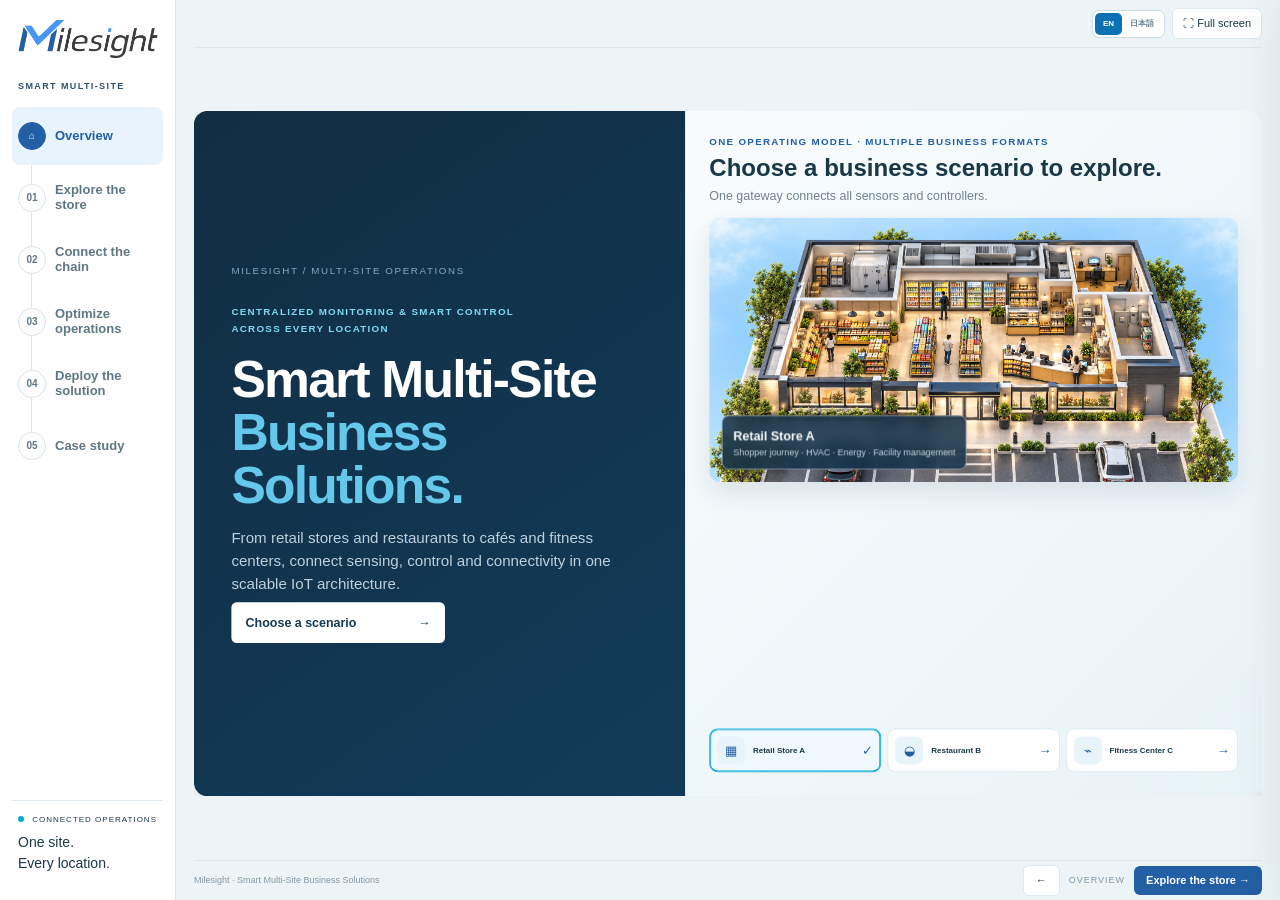
==== commit dbe8539c: "Remove presenter guide and project export from public toolbar" ====
--- a/index.html
+++ b/index.html
@@ -28,7 +28,7 @@
   <main>
     <header>
       <div class="breadcrumb">Solutions / Multi-Site / <b id="crumb">Overview</b></div>
-      <div class="actions"><div class="locale-switch" id="locale-switch" aria-label="Language"><button data-lang="en">EN</button><button data-lang="ja">日本語</button></div><button class="quiet guide-trigger" id="guide-open" aria-label="Open presenter guide" title="Presenter guide"><svg viewBox="0 0 24 24" aria-hidden="true"><path d="M5 4.5h11.5A2.5 2.5 0 0 1 19 7v12.5H7.5A2.5 2.5 0 0 1 5 17V4.5Z"/><path d="M8.5 8h7M8.5 11.5h7M8.5 15h4.5"/></svg></button><button class="quiet" id="fullscreen">⛶ Full screen</button><button class="quiet" id="export">Export project ↗</button></div>
+      <div class="actions"><div class="locale-switch" id="locale-switch" aria-label="Language"><button data-lang="en">EN</button><button data-lang="ja">日本語</button></div><button class="quiet" id="fullscreen">⛶ Full screen</button></div>
     </header>
     <div id="deck-viewport"><div id="slide"><div id="app"></div></div></div>
     <footer><span>Milesight · Smart Multi-Site Business Solutions</span><div class="slide-controls"><button class="quiet" id="previous" aria-label="Previous chapter">←</button><span id="slide-number">OVERVIEW</span><button class="primary" id="next" aria-label="Next chapter">Explore the store →</button></div></footer>
